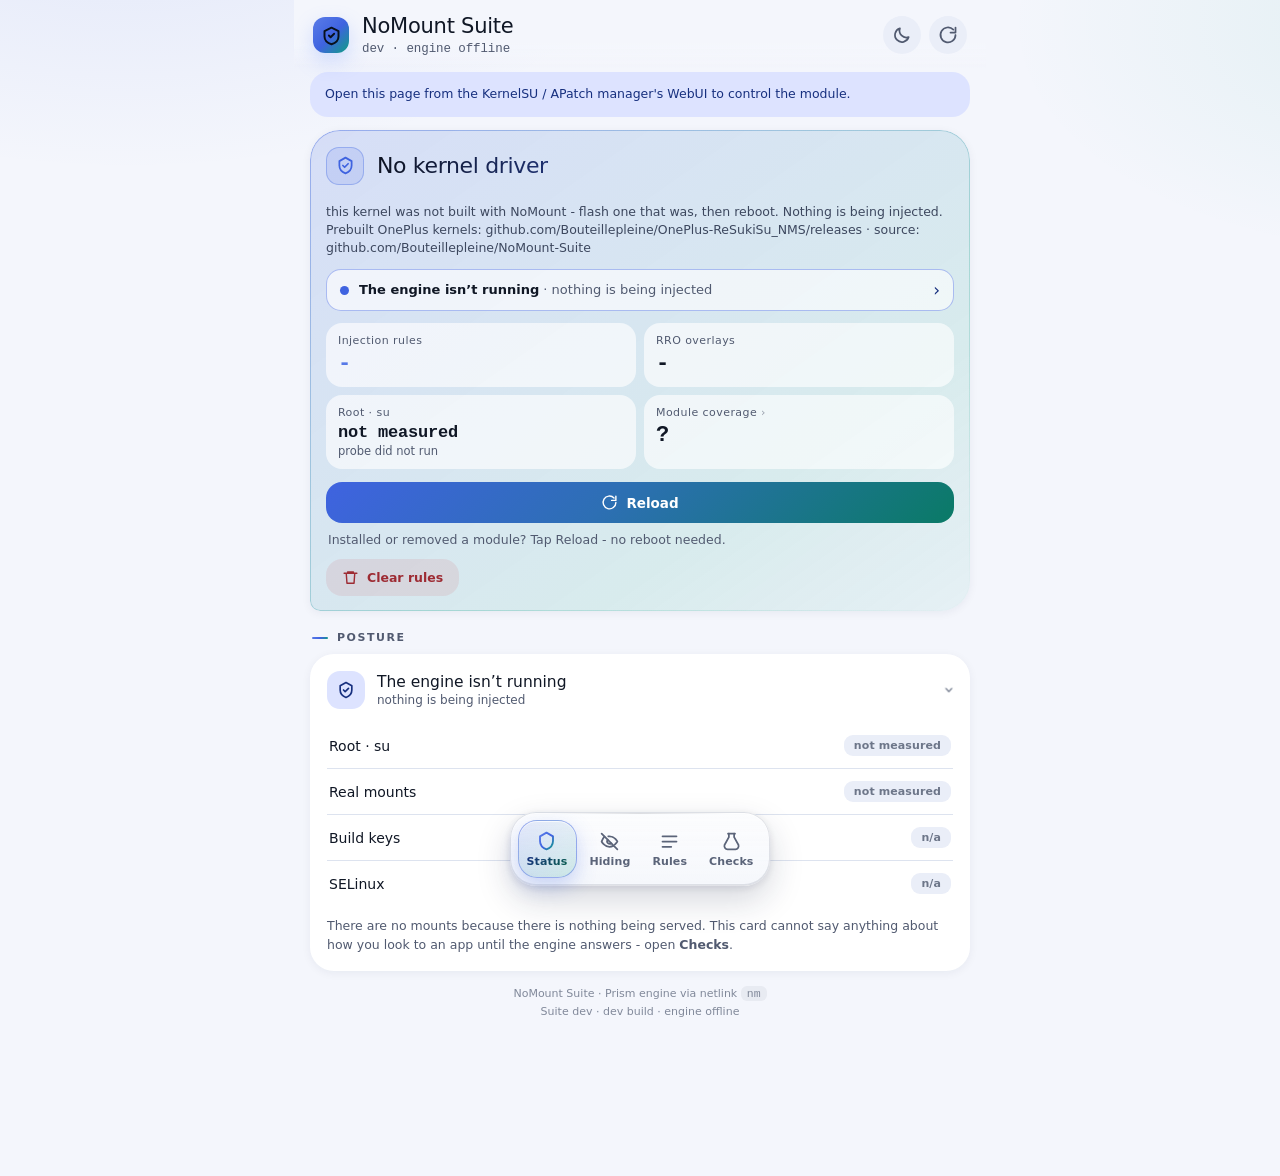
==== module/webroot/index.html @ 9e71a342 "webroot: cut the explanatory prose down" ====
<!DOCTYPE html>
<html lang="en">
<head>
<meta charset="UTF-8" />
<meta name="viewport" content="width=device-width, initial-scale=1, viewport-fit=cover" />
<!-- This page holds ksu.exec(), a root shell, and renders values off the device.
     esc() on every one and shq() on every shell interpolation IS the defence.
     The CSP is the backstop, and it only works because nothing here is inline:
     no <script>, no style=, no on*= handler. Keep it that way. -->

<meta http-equiv="Content-Security-Policy" content="default-src 'none'; script-src 'self'; style-src 'self'; img-src 'self' data:; base-uri 'none'; form-action 'none'; frame-ancestors 'none'" />
<title>NoMount Suite</title>
<link rel="icon" type="image/png" href="icon.png" />
<link rel="stylesheet" href="css/app.css" />
</head>
<body>
<div class="wrap">
  <header>
    <div class="logo">
      <svg viewBox="0 0 24 24" fill="none" stroke="#08101c" stroke-width="2.2" stroke-linecap="round" stroke-linejoin="round">
        <path d="M4 7l8-4 8 4v6c0 5-3.5 7.5-8 9-4.5-1.5-8-4-8-9V7z"/><path d="M9 12l2 2 4-4"/>
      </svg>
    </div>
    <div class="brand">
      <h1>NoMount Suite</h1>
      <p><span class="ver" id="ver">v...</span> · <span id="hdreng">engine ...</span><span
        class="stage" id="vstage" hidden> · staged</span></p>
    </div>
    <div class="hbtns">
      <button class="iconbtn" id="themeBtn" data-act="toggleTheme" title="Light / dark theme" aria-label="Toggle theme">
        <svg class="ico-sun" viewBox="0 0 24 24" fill="none" stroke="currentColor" stroke-width="2.1" stroke-linecap="round" stroke-linejoin="round"><circle cx="12" cy="12" r="4.2"/><path d="M12 2.4v2.4M12 19.2v2.4M4.2 4.2l1.7 1.7M18.1 18.1l1.7 1.7M2.4 12h2.4M19.2 12h2.4M4.2 19.8l1.7-1.7M18.1 5.9l1.7-1.7"/></svg>
        <svg class="ico-moon" viewBox="0 0 24 24" fill="none" stroke="currentColor" stroke-width="2.1" stroke-linecap="round" stroke-linejoin="round"><path d="M20 14.5A8.2 8.2 0 0 1 9.5 4a8.4 8.4 0 1 0 10.5 10.5z"/></svg>
      </button>
      <button class="iconbtn" id="refreshBtn" data-act="refreshAllSafe" title="Refresh">
        <svg viewBox="0 0 24 24" fill="none" stroke="currentColor" stroke-width="2.1" stroke-linecap="round" stroke-linejoin="round"><path d="M21 12a9 9 0 1 1-2.6-6.4"/><path d="M21 3v6h-6"/></svg>
      </button>
    </div>
  </header>

  <div class="banner" id="incwarn" hidden></div>

  <section class="tab on" id="tab-status">
  <div class="banner" id="banner" hidden>Open this page from the KernelSU / APatch manager's WebUI to control the module.</div>

  <div class="card hero">
    <div class="statusline">
      <span class="dot off" id="dot"><svg viewBox="0 0 24 24" fill="none" stroke="currentColor" stroke-width="2" stroke-linecap="round" stroke-linejoin="round" aria-hidden="true"><path d="M12 3l7 4v5c0 5-3 7.5-7 9-4-1.5-7-4-7-9V7z"/><path d="M9 12l2 2 4-4"/></svg></span>
      <span class="st" id="state">Checking...</span>
      <span class="sub" id="substate"></span>
    </div>
    <button class="healthline" id="healthline" data-act="openDetail">
      <span class="hl-dot" id="hlDot"></span>
      <span class="hl-txt" id="hlTxt">Checking...</span>
      <span class="hl-go">›</span>
    </button>
    <div class="metrics">
      <div class="metric"><div class="k">Injection rules</div><div class="v" id="mRules"> - </div></div>
      <div class="metric"><div class="k">RRO overlays</div><div class="v" id="mOv"> - </div></div>
      <div class="metric"><div class="k">Root · su</div><div class="v" id="mSu"> - </div></div>
      <div class="metric tap" role="button" tabindex="0"
           data-act="showTab" data-arg="rules" data-target="nb-rules"
           data-act-key="activateOnEnter"
           title="Open Rules">
        <div class="k">Module coverage <span class="chev">›</span></div>
        <div class="v" id="mMod"> - </div>
      </div>
    </div>
    <div class="btns">
      <button class="act primary" data-act="reloadRules">
        <svg viewBox="0 0 24 24" fill="none" stroke="currentColor" stroke-width="2" stroke-linecap="round" stroke-linejoin="round"><path d="M21 12a9 9 0 1 1-2.6-6.4"/><path d="M21 3v6h-6"/></svg>
        Reload
      </button>
    </div>
    <p class="note u-m8x">Installed or removed a module? Tap Reload - no reboot needed.</p>
    <div class="btns u-mt9">
      <button class="act danger u-btn-tight" data-act="clearRules">
        <svg viewBox="0 0 24 24" fill="none" stroke="currentColor" stroke-width="2" stroke-linecap="round" stroke-linejoin="round"><path d="M3 6h18M8 6V4h8v2M6 6l1 14h10l1-14"/></svg>
        Clear rules
      </button>
    </div>
  </div>

  <div class="sec"><i></i><b>Posture</b></div>
  <div class="card collapsed" id="cardPosture">
    <div class="stealth-head card-h clp" role="button" tabindex="0" aria-expanded="false" data-act="toggleCard" data-act-key="activateOnEnter">
      <div class="shield" id="shield">
        <svg viewBox="0 0 24 24" fill="none" stroke="currentColor" stroke-width="2" stroke-linecap="round" stroke-linejoin="round"><path d="M12 3l7 4v5c0 5-3 7.5-7 9-4-1.5-7-4-7-9V7z"/><path d="M9 12l2 2 4-4"/></svg>
      </div>
      <div>
        <div class="t" id="stealthT">What apps can see</div>
        <div class="d" id="stealthD">Checking what apps can see...</div>
      </div>
      <span class="chev">›</span>
    </div>
    <div class="list" id="posture"></div>
    <p class="note" id="stealthNote"></p>
  </div>
  

  

  </section>

  <section class="tab" id="tab-hiding">

  <div class="sec"><i></i><b>Who sees stock</b></div>
  <div class="card" id="cardPerUID">
    <div class="card-h clp" role="button" tabindex="0" aria-expanded="false" data-act="toggleCard" data-act-key="activateOnEnter">
      <svg class="ic" viewBox="0 0 24 24" fill="none" stroke="currentColor" stroke-width="2"><circle cx="12" cy="8" r="4"/><path d="M4 21c0-4 4-6 8-6s8 2 8 6"/></svg>
      <h2>Per-UID hiding</h2><span class="chip" id="uidchip"> - </span><span class="chev">›</span>
    </div>
    <div class="uidbar">
      <div class="pkgwrap">
        <input id="uid" type="text" autocapitalize="off" autocomplete="off" spellcheck="false"
               placeholder="Package name, UID, or glob (*.duckdetector)"
               data-act-input="pkgFilter" data-act-focus="pkgFilter" data-act-blur="pkgBlur" data-act-key="pkgKey" />
        <div id="pkgdd" class="pkgdd"></div>
      </div>
      <button class="act" data-act="uidOp" data-arg="block">Hide</button>
      <button class="act" data-act="uidOp" data-arg="unblock">Unhide</button>
    </div>

    <div class="presetrow">
      <button class="act" data-act="uidScan">Scan for candidates</button>
      <button class="act u-hide" id="usShow" data-act="usToggle">Show list</button>
      <button class="act" data-act="addGlobs">Add detector globs</button>
      <span class="presethint">Scan finds what is installed now; globs keep matching what
        installs later.</span>
    </div>
    <div id="usList" class="uslist u-hide"></div>

    <div id="blocked" class="blocklist"></div>

    <details class="ndet">
      <summary>What hiding covers</summary>
      <p class="note">Shows the app the stock filesystem. Use a <b>package name</b>, not a UID.</p>
      <p class="note"><b>Scan</b> suggests; you pick.</p>
      <p class="note"><b>Globs</b>: <code>*.duckdetector</code>. Ends only, 4+ literals.</p>
    </details>

    <div class="subsec">
      <div class="subsec-h">KernelSU DenyList</div>
      <div class="seg" id="ksuSeg" role="radiogroup" aria-label="Whether the hide list follows KernelSU's DenyList">
        <button type="button" class="seg-b" role="radio" aria-checked="false" data-v="on" data-act="setKsuSource" data-arg="on">Follow</button>
        <button type="button" class="seg-b" role="radio" aria-checked="false" data-v="off" data-act="setKsuSource" data-arg="off">Ignore</button>
      </div>
      <div class="segstate" id="ksuState">Reading...</div>
      <details class="ndet">
        <summary>Why not automatic</summary>
        <p class="note">Injections aren't mounts, so the DenyList does nothing alone. <b>Follow</b> asks the kernel per app.</p>
        <p class="note">⚠ Global <b>umount by default</b> makes this cover nearly every app. Refused unless forced.</p>
        <p class="note">Extra source; the list above still applies.</p>
      </details>
    </div>

    <div class="subsec">
      <div class="subsec-h">Isolated processes</div>
      <div class="seg" id="isoSeg" role="radiogroup" aria-label="Which isolated-process pools hiding covers">
        <button type="button" class="seg-b" role="radio" aria-checked="false" data-v="both" data-act="setIsolated" data-arg="both">All</button>
        <button type="button" class="seg-b" role="radio" aria-checked="false" data-v="appzygote" data-act="setIsolated" data-arg="appzygote">App-zygote</button>
        <button type="button" class="seg-b" role="radio" aria-checked="false" data-v="platform" data-act="setIsolated" data-arg="platform">Platform</button>
        <button type="button" class="seg-b" role="radio" aria-checked="false" data-v="off" data-act="setIsolated" data-arg="off">None</button>
      </div>
      <div class="segstate" id="isoState">Reading...</div>
      <details class="ndet">
        <summary>The trade-off</summary>
        <p class="note">Isolated UIDs don't name their app, so one hidden app hides all. Unhidden apps can spot that.</p>
      </details>
    </div>
  </div>

  <div class="sec"><i></i><b>What disappears</b></div>
  <div class="card">
    <div class="card-h clp" role="button" tabindex="0" aria-expanded="false" data-act="toggleWhiteouts" data-act-key="activateOnEnter">
      <svg class="ic" viewBox="0 0 24 24" fill="none" stroke="currentColor" stroke-width="2" stroke-linecap="round" stroke-linejoin="round"><path d="M3 6h18"/><path d="M8 6V4h8v2"/><path d="M6 6l1 14h10l1-14"/><path d="M10 11v5M14 11v5"/></svg>
      <h2>Hidden paths</h2><span class="chip" id="wochip"> - </span><span class="chev">›</span>
    </div>
    <div id="wobody" class="u-hide">
      <p class="note u-mt0">Make a <b>stock ROM file</b> disappear - for a path that is itself the tell, like <code>install-recovery.sh</code>.</p>
      <details class="ndet">
        <summary>How this works</summary>
        <p class="note">Re-applied every boot. Nothing installed or mounted.</p>
        <p class="note"><b>Scan</b> finds root leftovers in the ROM. Mountless finds none - correct.</p>
      </details>
      <div class="uidbar">
        <input id="woPath" type="text" autocapitalize="off" autocomplete="off" spellcheck="false"
               placeholder="/system/bin/install-recovery.sh" />
        <button class="act" data-act="woAdd">Hide</button>
        <button class="act" data-act="woScan">Scan this device</button>
      </div>
      <div class="list u-hide" id="woFound"></div>
      <div class="list" id="woList"></div>
    </div>
  </div>

  </section>
  <section class="tab" id="tab-rules">
  <div class="sec"><i></i><b>Served content</b></div>
  <div class="card">
    <div class="card-h clp" role="button" tabindex="0" aria-expanded="false" data-act="toggleRules" data-act-key="activateOnEnter">
      <svg class="ic" viewBox="0 0 24 24" fill="none" stroke="currentColor" stroke-width="2"><path d="M4 6h16M4 12h16M4 18h10"/></svg>
      <h2>Active rules</h2><span class="chip" id="rulechip"> - </span><span class="chev">›</span>
    </div>
    <p class="note u-mt0" id="rulebreak"> - </p>
    <div id="ruleModuleBar" class="u-hide"></div>
    <div class="uidbar u-hide" id="rulefilterbar">
      <input id="rulefilter" type="text" autocapitalize="off" autocomplete="off" spellcheck="false"
             placeholder="Filter by path or module..." data-act-input="filterRules" />
      <button class="act u-flex1" id="rulegroupBtn" data-act="toggleRuleGroup">Group by module</button>
      <button class="act u-flex1" id="rulefileBtn" data-act="toggleFileView">By file</button>
      <button class="act u-flex1" data-act="clearRuleFilter">Clear</button>
    </div>
    <pre class="rules u-hide" id="ruleslist">...</pre>
    <p class="note u-hide" id="rulecount"></p>
    <div class="uidbar u-hide u-mb11" id="vfsfilterbar">
      <input id="vfsfilter" type="text" autocapitalize="off" autocomplete="off" spellcheck="false"
             placeholder="Filter files..." data-act-input="renderFilesFull" />
    </div>
    <div class="list u-hide" id="vfsdirs"></div>
    <div class="list u-hide" id="vfsfull"></div>
    <span id="vfscount" hidden>0</span>
  </div>

  <div class="sec"><i></i><b>Mounts and modules</b></div>
  <div class="card collapsed" id="cardAbsorb">
    <div class="card-h clp" role="button" tabindex="0" aria-expanded="false" data-act="toggleCard" data-act-key="activateOnEnter">
      <svg class="ic" viewBox="0 0 24 24" fill="none" stroke="currentColor" stroke-width="2" stroke-linecap="round" stroke-linejoin="round"><path d="M20 12V8a2 2 0 0 0-2-2H6a2 2 0 0 0-2 2v4"/><path d="M2 12h20v6a2 2 0 0 1-2 2H4a2 2 0 0 1-2-2z"/><path d="M12 3v6"/><path d="M9 6l3 3 3-3"/></svg>
      <h2>Absorbable mounts</h2><span class="chip" id="abchip"> - </span><span class="chev">›</span>
    </div>
    <div id="abbody">
      <p class="note u-mt0">A module that <b>bind-mounts its own content</b> leaves a mount any scanner can read. Absorbing re-serves it as a Prism injection and unmounts the original - same content, no mount.</p>
      <p class="note">Automatic; the chip is the result. Buttons handle late mounts.</p>
      <details class="ndet">
        <summary>When it runs</summary>
        <p class="note">After each boot script, again at 45s; pre-zygote with <code>my_hookless</code>.</p>
        <p class="note">Hook-framework binds are never taken over.</p>
      </details>
      <div class="uidbar">
        <button class="act u-flex1" data-act="abScan">Scan</button>
        <button class="act danger u-flex1" data-act="abAbsorb">Absorb</button>
      </div>
      <div class="list" id="abDone"></div>
      <div class="list u-hide" id="abFound"></div>
    </div>
  </div>

  <div class="card">
    <div class="card-h clp" role="button" tabindex="0" aria-expanded="false" data-act="toggleModules" data-act-key="activateOnEnter">
      <svg class="ic" viewBox="0 0 24 24" fill="none" stroke="currentColor" stroke-width="2"><rect x="3" y="3" width="7" height="7" rx="1.5"/><rect x="14" y="3" width="7" height="7" rx="1.5"/><rect x="3" y="14" width="7" height="7" rx="1.5"/><rect x="14" y="14" width="7" height="7" rx="1.5"/></svg>
      <h2>Modules</h2><span class="chip" id="modcount">0</span><span class="chev">›</span>
    </div>
    <div class="list u-hide" id="modules"></div>
  </div>

  </section>

  <section class="tab" id="tab-diag">

  <div class="sec"><i></i><b>Diagnosis</b></div>
  <div class="card" id="cardChecks">
    <div class="card-h clp" role="button" tabindex="0" aria-expanded="false" data-act="toggleCard" data-act-key="activateOnEnter">
      <svg class="ic" viewBox="0 0 24 24" fill="none" stroke="currentColor" stroke-width="2" stroke-linecap="round" stroke-linejoin="round"><path d="M9 11l2 2 4-4"/><circle cx="12" cy="12" r="9"/></svg>
      <h2>Checks</h2><span class="chip" id="fchip"> - </span><span class="chev">›</span>
    </div>
    <p class="note" id="fsub">What your module set will do at the next boot, and what apps can see on this device right now.</p>
    <div class="btns u-wrap">
      <button class="act" data-act="runCheck">Re-run</button>
      <button class="act" id="auCopy" data-act="copyReport">Copy report</button>
    </div>
    <div class="auage u-hide" id="auage"></div>
    <div class="list" id="findlist"></div>

    <details class="ndet" id="devtools">
      <summary>Developer tools</summary>
      <p class="note u-mt0"><b>Snapshot</b> freezes today’s fingerprint as the baseline. <b>Verify</b> diffs the live system against it. <b>Export</b> writes a bug-report folder to <code>/sdcard/Download</code>.</p>
      <details class="ndet">
        <summary>What Export writes</summary>
        <p class="note">Report, fingerprint, rules, mount table. Attach the folder.</p>
        <p class="note">Hidden app names are omitted when sharing.</p>
      </details>
      <div class="btns u-wrap">
        <button class="act" data-act="runSnapshot">Snapshot</button>
        <button class="act" data-act="runVerify">Verify</button>
        <button class="act" data-act="runExport">Export</button>
      </div>
      <pre class="rules u-hide" id="healthout">...</pre>
      <details class="ndet">
        <summary>Raw report</summary>
        <pre class="rules" id="auditout">...</pre>
      </details>
    </details>
  </div>

  <div class="sec"><i></i><b>Device and safety</b></div>
  <div class="card" id="cardDevice">
    <div class="card-h clp" role="button" tabindex="0" aria-expanded="false" data-act="toggleCard" data-act-key="activateOnEnter">
      <svg class="ic" viewBox="0 0 24 24" fill="none" stroke="currentColor" stroke-width="2" stroke-linecap="round" stroke-linejoin="round"><rect x="7" y="2" width="10" height="20" rx="2"/><path d="M11 18h2"/></svg>
      <h2>Device</h2><span class="chev">›</span>
    </div>
    <div class="metrics">
      <div class="metric"><div class="k">Model</div><div class="v u-fs15" id="dModel"> - </div></div>
      <div class="metric"><div class="k">Android</div><div class="v u-fs15" id="dAndroid"> - </div></div>
      <div class="metric"><div class="k">API level</div><div class="v u-fs15" id="dApi"> - </div></div>
      <div class="metric"><div class="k">Kernel</div><div class="v u-path" id="dKernel"> - </div></div>
    </div>
  </div>

  <div class="card" id="cardGuard">
    <div class="card-h clp" role="button" tabindex="0" aria-expanded="false" data-act="toggleCard" data-act-key="activateOnEnter">
      <svg class="ic" viewBox="0 0 24 24" fill="none" stroke="currentColor" stroke-width="2"><path d="M12 3l7 4v5c0 5-3 7.5-7 9-4-1.5-7-4-7-9V7z"/></svg>
      <h2>Bootloop guard</h2><span class="chip" id="gchip"> - </span><span class="chev">›</span>
    </div>
    <div class="statusline">
      <span class="dot" id="gdot"></span><span class="st u-fs16" id="gstate">Checking...</span>
      <span class="sub">trips at boot #3</span>
    </div>
    <div class="btns"><button class="act danger u-hide" id="rearm" data-act="rearm">Re-arm &amp; enable</button></div>
  </div>

  <div class="card collapsed u-hide" id="incidentcard">
    <div class="card-h clp" role="button" tabindex="0" aria-expanded="false" data-act="toggleCard" data-act-key="activateOnEnter">
      <svg class="ic" viewBox="0 0 24 24" fill="none" stroke="currentColor" stroke-width="2" stroke-linecap="round"><path d="M12 9v5"/><path d="M12 17.5v.01"/><path d="M10.3 3.9 1.8 18a2 2 0 0 0 1.7 3h17a2 2 0 0 0 1.7-3L13.7 3.9a2 2 0 0 0-3.4 0z"/></svg>
      <h2>Last incident</h2><span class="chip info">guard tripped</span><span class="chev">›</span>
    </div>
    <p class="note">Saved when the bootloop guard fired. Not live state.</p>
    <pre class="rules" id="incidentout">...</pre>
    <div class="btns"><button class="act danger" data-act="clearIncident">Clear incident</button></div>
  </div>

</section>

  <div class="foot">NoMount Suite · Prism engine via netlink <code>nm</code><br/><span id="footver"></span></div>
</div>

<svg width="0" height="0" aria-hidden="true" focusable="false" class="u-abs">
  <defs>
    <linearGradient id="navGrad" x1="0" y1="0" x2="1" y2="1">
      <stop offset="0%"   stop-color="#a9c0ff"/>
      <stop offset="55%"  stop-color="#7c9cff"/>
      <stop offset="100%" stop-color="#57e6c3"/>
    </linearGradient>
    <linearGradient id="navGradLight" x1="0" y1="0" x2="1" y2="1">
      <stop offset="0%"   stop-color="#5a7ce8"/>
      <stop offset="55%"  stop-color="#3f63e0"/>
      <stop offset="100%" stop-color="#0f9e84"/>
    </linearGradient>
  </defs>
</svg>
<nav class="navwrap" role="tablist" aria-label="Sections">
  <div class="nav">
    <span class="navpill noanim" id="navpill"></span>
    <button class="navb on" id="nb-status" role="tab" aria-selected="true" data-act="showTab" data-arg="status">
      <svg viewBox="0 0 24 24" fill="none" stroke="currentColor" stroke-width="2" stroke-linecap="round" stroke-linejoin="round"><path d="M12 3l7 4v5c0 5-3 7.5-7 9-4-1.5-7-4-7-9V7z"/></svg>
      <span>Status</span>
    </button>
    <button class="navb" id="nb-hiding" role="tab" aria-selected="false" data-act="showTab" data-arg="hiding">
      <svg viewBox="0 0 24 24" fill="none" stroke="currentColor" stroke-width="2" stroke-linecap="round" stroke-linejoin="round"><path d="M10.6 6.2A9.8 9.8 0 0 1 12 6c6 0 9 6 9 6a15 15 0 0 1-3 3.6"/><path d="M6.2 6.5A15 15 0 0 0 3 12s3 6 9 6a9.6 9.6 0 0 0 4.3-1"/><path d="M9.9 9.9a3 3 0 0 0 4.2 4.2"/><path d="M3 3l18 18"/></svg>
      <span>Hiding</span>
    </button>
    <button class="navb" id="nb-rules" role="tab" aria-selected="false" data-act="showTab" data-arg="rules">
      <svg viewBox="0 0 24 24" fill="none" stroke="currentColor" stroke-width="2" stroke-linecap="round" stroke-linejoin="round"><path d="M4 6h16M4 12h16M4 18h10"/></svg>
      <span>Rules</span>
    </button>
    <button class="navb" id="nb-diag" role="tab" aria-selected="false" data-act="showTab" data-arg="diag">
      <svg viewBox="0 0 24 24" fill="none" stroke="currentColor" stroke-width="2" stroke-linecap="round" stroke-linejoin="round"><path d="M9 3v4l-5 9a4 4 0 0 0 3.5 5h9A4 4 0 0 0 20 16l-5-9V3"/><path d="M8 3h8"/></svg>
      <span>Checks</span>
    </button>
  </div>
</nav>

<div class="cfwrap" id="confirm" hidden>
  <div class="cfbox" role="alertdialog" aria-modal="true" aria-labelledby="cfTitle" aria-describedby="cfBody">
    <div class="cft" id="cfTitle"></div>
    <div class="cfb" id="cfBody"></div>
    <div class="btns">
      <button class="act" id="cfNo">Cancel</button>
      <button class="act danger" id="cfYes">Continue</button>
    </div>
  </div>
</div>

<div id="toast" role="status" aria-live="polite" aria-atomic="true"></div>

<script src="js/00-core.js"></script>
<script src="js/10-status.js"></script>
<script src="js/20-chrome.js"></script>
<script src="js/30-checks.js"></script>
<script src="js/40-rules.js"></script>
<script src="js/50-apps.js"></script>
<script src="js/60-boot.js"></script>
</body>
</html>
---- module/webroot/css/app.css ----
/* NoMount Suite WebUI - Material 3 structure, NoMount identity.

     SYSTEM
     - One token set. Every colour is a role (--sc, --on, --pri, --sec...), light
       re-points the roles and nothing else. Do not hard-code a hex in a component.
     - The blue->teal gradient is the brand and is used sparingly: the mark, the
       hero skin, one headline, the primary button, the nav pill, section rules.
     - Shapes are M3-ish and deliberate: hero 30px with one 10px corner, cards 24,
       tiles/fields 18, buttons 16, chips 9. Leading icons are squircles, not circles.
     - Counts and paths are mono with tabular figures; prose is the system font.
     - Nothing smaller than 11px.
     - Attention is BLUE, not red: --warn and --bad alias --info on purpose, so a
       posture finding informs instead of alarming. Flip those two to change it.

     RULES THAT COST US A SHIP ONCE EACH
     - Never reuse a layout class (.wrap, .list, .row) as a component modifier: the
       bare rule wins silently. Give modifiers their own word (.val.multiline).
     - The `background` shorthand resets background-clip. For gradient-clipped text
       always set background-image and re-assert the clip.
     - No color-mix(), no @layer, no :has(): a stale WebView drops the whole block.
     - Light is a re-weighting, not an inversion: dark accents lose contrast on white. */

  :root {
    /* surfaces */
    --surf:    #0f1217;
    --sc-low:  #151922;
    --sc:      #191e28;
    --sc-hi:   #222836;
    --sc-max:  #2b3240;
    /* content */
    --on:      #e4e8f2;
    --onv:     #aeb6c7;
    --outl:    #78819a;
    --outlv:   #2b3342;
    /* accent roles */
    --pri:     #a9c0ff;
    --on-pri:  #0b1a44;
    --pri-c:   #22305c;
    --on-pri-c:#d8e2ff;
    --sec:     #57e6c3;
    --sec-c:   #10352f;
    --on-sec-c:#a3f0dc;
    --grad:    linear-gradient(135deg, #a9c0ff, #7c9cff 52%, #57e6c3);

    /* compat aliases - the long tail of components still speaks these names */
    --bg:      var(--surf);
    --bg2:     var(--sc-low);
    --card:    var(--sc);
    --card2:   var(--sc-hi);
    --brd:     var(--outlv);
    --brd2:    var(--outlv);
    --txt:     var(--on);
    --muted:   var(--onv);
    --dim:     var(--onv);
    --faint:   var(--outl);
    --acc:     #7c9cff;
    --acc2:    #57e6c3;
    --ok:      #4fdcae;
    --info:    #a9c0ff;
    --warn:    var(--info);
    --bad:     var(--info);
    --infobg1: rgba(169,192,255,0.16);
    --infobg2: rgba(169,192,255,0.10);
    --infobd:  rgba(169,192,255,0.38);

    --mono:    ui-monospace, "SF Mono", "JetBrains Mono", Menlo, Consolas, monospace;
    --radius:  24px;
    --shadow:  0 10px 30px rgba(0,0,0,0.42);
  }

  * { box-sizing: border-box; -webkit-tap-highlight-color: transparent; }
  html, body { margin: 0; padding: 0; overflow-x: hidden; }
  body {
    font-family: system-ui, -apple-system, "Segoe UI", Roboto, sans-serif;
    color: var(--on);
    background:
      radial-gradient(900px 480px at 10% -10%, rgba(124,156,255,0.11), transparent 60%),
      radial-gradient(760px 420px at 112% 2%, rgba(87,230,195,0.075), transparent 56%),
      var(--surf);
    background-attachment: fixed;
    min-height: 100vh;
    padding: 0 16px calc(46px + env(safe-area-inset-bottom));
    -webkit-font-smoothing: antialiased;
  }
  .wrap { max-width: 660px; margin: 0 auto; padding-bottom: calc(108px + env(safe-area-inset-bottom)); }

  /* ---------- top app bar ---------- */
  header {
    position: sticky; top: 0; z-index: 20;
    display: flex; align-items: center; gap: 13px;
    padding: max(14px, env(safe-area-inset-top)) 19px 12px;
    margin: 0 -16px 4px;
    background: linear-gradient(180deg, var(--surf) 62%, rgba(15,18,23,0));
  }
  .logo {
    width: 36px; height: 36px; border-radius: 12px; flex: none; display: grid; place-items: center;
    background: var(--grad);
    box-shadow: 0 8px 20px rgba(124,156,255,0.30);
  }
  .logo svg { width: 21px; height: 21px; }
  .brand { min-width: 0; flex: 1 1 auto; }
  .brand h1 {
    margin: 0; font-size: 21px; font-weight: 520; letter-spacing: -0.25px; line-height: 1.15;
    white-space: nowrap; color: var(--on);
  }
  .brand p {
    margin: 4px 0 0; font-size: 12.5px; color: var(--onv); font-family: var(--mono);
    letter-spacing: -0.1px; white-space: nowrap; overflow: hidden; text-overflow: ellipsis;
  }
  .brand p .stage { color: var(--pri); }
  .hbtns { margin-left: auto; display: flex; align-items: center; gap: 8px; flex: 0 0 auto; }
  .ver { font-variant-numeric: tabular-nums; }
  .iconbtn {
    width: 38px; height: 38px; border-radius: 50%; flex: none; display: grid; place-items: center;
    background: var(--sc-hi); border: 0; color: var(--onv); cursor: pointer;
    transition: transform .1s, background .2s, color .2s;
  }
  .iconbtn:active { transform: scale(0.92); }
  .iconbtn:hover { color: var(--on); }
  .iconbtn svg { width: 20px; height: 20px; }
  .iconbtn .ico-moon { display: none; }

  /* ---------- section label: micro-caps with a gradient rule ---------- */
  .sec { display: flex; align-items: center; gap: 9px; margin: 20px 2px 10px; }
  .sec i { width: 16px; height: 2px; border-radius: 2px; background: var(--grad); flex: none; }
  .sec b {
    font-size: 11px; font-weight: 700; letter-spacing: 0.14em; text-transform: uppercase;
    color: var(--onv);
  }
  .sec .cnt { margin-left: auto; font-size: 11px; color: var(--outl); font-variant-numeric: tabular-nums; }

  /* ---------- cards ---------- */
  .card {
    position: relative;
    background: var(--sc);
    border: 0; border-radius: var(--radius);
    padding: 17px 17px 16px; margin-bottom: 12px;
  }
  .card.out { background: transparent; border: 1px solid var(--outlv); }
  .card-h { display: flex; align-items: center; gap: 12px; margin-bottom: 14px; }
  .card-h h2 { margin: 0; font-size: 15.5px; font-weight: 520; letter-spacing: -0.1px; }
  .card-h .ic {
    width: 38px; height: 38px; border-radius: 13px; flex: none; padding: 9px;
    background: linear-gradient(145deg, rgba(124,156,255,0.26), rgba(87,230,195,0.14));
    color: #cdd9ff;
  }
  .card-h .chip {
    margin-left: auto; flex: none; font-size: 11px; font-weight: 650; white-space: nowrap;
    color: var(--onv); background: var(--sc-hi); border: 0;
    padding: 5px 11px; border-radius: 9px;
    font-family: var(--mono); font-variant-numeric: tabular-nums;
  }
  .card-h .chip.ok   { background: var(--sec-c); color: var(--on-sec-c); }
  .card-h .chip.warn,
  .card-h .chip.bad,
  .card-h .chip.info { background: var(--pri-c); color: var(--on-pri-c); }
  .card.out .card-h .chip { background: var(--sc-hi); }
  .card.out .card-h .chip.ok { background: var(--sec-c); }

  .card-h.clp { cursor: pointer; user-select: none; transition: transform .1s ease; }
  .card-h.clp:active { transform: scale(0.985); }
  .card-h .chev { margin-left: auto; flex: none; color: var(--outl); font-size: 18px; line-height: 1; transition: transform .2s; }
  .card-h .chip + .chev { margin-left: 8px; }
  .card-h.open .chev { transform: rotate(90deg); }
  .card.collapsed > .card-h { margin-bottom: 0; }
  .card.collapsed > :not(.card-h) { display: none !important; }

  /* ---------- hero: the one gradient-skinned surface ---------- */
  .card.hero {
    padding: 17px 16px 15px; overflow: hidden;
    border-radius: 30px 30px 30px 10px;
    background: linear-gradient(145deg, rgba(124,156,255,0.20), rgba(87,230,195,0.09) 72%, rgba(87,230,195,0.05));
  }
  .card.hero::before {
    content: ""; position: absolute; inset: 0; border-radius: inherit; padding: 1px; pointer-events: none;
    background: linear-gradient(145deg, rgba(169,192,255,0.55), rgba(87,230,195,0.28) 60%, transparent);
    -webkit-mask: linear-gradient(#000 0 0) content-box, linear-gradient(#000 0 0);
    -webkit-mask-composite: xor; mask-composite: exclude;
  }
  .statusline { display: flex; align-items: center; gap: 13px; flex-wrap: wrap; }
  /* the small state dot, used wherever a card states live/not-live */
  .dot {
    width: 11px; height: 11px; border-radius: 50%; flex: none;
    background: var(--outl); border: 0; transition: .3s;
  }
  .dot.ok   { background: var(--sec); box-shadow: 0 0 0 5px rgba(87,230,195,0.13); }
  .dot.warn,
  .dot.info,
  .dot.bad  { background: var(--pri); box-shadow: 0 0 0 5px rgba(169,192,255,0.13); }
  .dot.off  { background: var(--outl); box-shadow: none; }
  .statusline .st { font-size: 16px; font-weight: 600; letter-spacing: -0.1px; }
  .statusline .sub { margin-left: auto; min-width: 0; font-size: 12px; color: var(--onv); text-align: right; line-height: 1.45; }
  @media (max-width: 430px) {
    .statusline .sub { flex: 1 0 100%; margin-left: 0; margin-top: 6px; text-align: left; }
  }

  /* in the hero the same markup is the verdict: squircle badge, display headline */
  .card.hero .statusline .dot {
    width: 38px; height: 38px; border-radius: 13px; box-shadow: none;
    background: rgba(255,255,255,0.06); border: 1px solid var(--outlv);
  }
  .card.hero .statusline .dot.ok   { background: rgba(87,230,195,0.16);  border-color: rgba(87,230,195,0.34); }
  .card.hero .statusline .dot.warn,
  .card.hero .statusline .dot.info,
  .card.hero .statusline .dot.bad  { background: rgba(169,192,255,0.16); border-color: rgba(169,192,255,0.34); }
  .card.hero .statusline .dot.off  { background: rgba(255,255,255,0.05); border-color: var(--outlv); }
  .card.hero .statusline .dot { display: grid; place-items: center; color: var(--outl); }
  .card.hero .statusline .dot svg { width: 21px; height: 21px; }
  .card.hero .statusline .dot.ok { color: var(--sec); }
  .card.hero .statusline .dot.warn,
  .card.hero .statusline .dot.info,
  .card.hero .statusline .dot.bad { color: var(--pri); }
  .statusline .dot svg { display: none; }
  .card.hero .statusline .dot svg { display: block; }
  .card.hero .statusline .st {
    flex: 1 1 auto; min-width: 0;
    font-size: 22px; font-weight: 480; letter-spacing: -0.35px; line-height: 1.15;
    background-image: linear-gradient(100deg, #ffffff, #d6e2ff 48%, #9df0dc);
    -webkit-background-clip: text; background-clip: text; color: transparent;
  }
  .card.hero .statusline .sub {
    flex: 1 0 100%; margin-left: 0; margin-top: 5px; min-width: 0;
    font-size: 12.5px; color: #c6d2e8; line-height: 1.45; text-align: left;
  }

  /* ---------- metric tiles ---------- */
  .metrics { display: grid; grid-template-columns: 1fr 1fr; gap: 8px; margin-top: 12px; }
  .metric { background: var(--sc-hi); border: 0; border-radius: 16px; padding: 11px 12px; }
  .card.hero .metric { background: rgba(255,255,255,0.06); }
  .metric .k { font-size: 11px; color: var(--onv); letter-spacing: 0.04em; }
  .metric .v {
    font-size: 22px; font-weight: 600; margin-top: 4px; letter-spacing: -0.8px;
    font-family: var(--mono); font-variant-numeric: tabular-nums;
  }
  .card.hero .metric:first-child .v {
    background-image: var(--grad);
    -webkit-background-clip: text; background-clip: text; color: transparent;
  }
  .metric.tap { cursor: pointer; transition: background .2s; }
  .metric.tap:active { background: var(--sc-max); }
  .metric .k .chev { font-size: 11px; opacity: .55; }
  /* its own line, or a 25px figure and a 12px qualifier share a baseline and
     "4 served" reads as one run-on value */
  .metric .v small {
    display: block; margin-top: 2px; font-size: 11.5px; font-weight: 500;
    color: var(--onv); letter-spacing: 0;
    font-family: system-ui, -apple-system, "Segoe UI", Roboto, sans-serif;
  }
  /* the word that belongs to the figure, on the figure's line */
  .metric .v .unit { font-size: 12px; font-weight: 500; color: var(--onv); letter-spacing: 0; }
  #mSu { font-size: 17px; letter-spacing: -0.2px; }

  /* ---------- buttons ---------- */
  .btns { display: flex; gap: 9px; flex-wrap: wrap; margin-top: 13px; }
  button.act {
    appearance: none; border: 0; cursor: pointer; color: var(--on);
    background: var(--sc-hi); padding: 12px 18px; border-radius: 16px;
    font-family: inherit; font-size: 13.5px; font-weight: 600;
    transition: transform .08s, background .2s, color .2s;
    flex: 1; min-width: 120px; display: inline-flex; align-items: center; justify-content: center; gap: 8px;
  }
  .card.hero button.act { background: rgba(255,255,255,0.08); color: #dbe6ff; }
  button.act svg { width: 17px; height: 17px; }
  button.act:active { transform: scale(0.97); }
  button.act:hover { background: var(--sc-max); }
  button.act.primary,
  .card.hero button.act.primary {
    background-image: var(--grad); background-color: transparent;
    color: #08101c; font-weight: 680;
  }
  button.act.danger,
  .card.hero button.act.danger {
    background: rgba(248,113,122,0.12); color: #ffd7d9;
  }
  button.act.danger:hover { background: rgba(248,113,122,0.20); }
  button.act:disabled { opacity: 0.45; cursor: default; }
  button.act:focus-visible { outline: 2px solid var(--pri); outline-offset: 2px; }

  /* ---------- lists ---------- */
  .list { margin-top: 2px; }
  .row {
    display: flex; align-items: center; gap: 11px; padding: 12px 2px;
    border-top: 1px solid var(--outlv); font-size: 14px;
  }
  .row:first-child { border-top: none; }
  .row .name { flex: 1; overflow: hidden; text-overflow: ellipsis; white-space: nowrap; }
  .row .name.mono { font-family: var(--mono); font-size: 12.5px; }
  .abrow { align-items: flex-start; }
  .abrow .ab-main { flex: 1; min-width: 0; }
  .abrow .ab-path {
    font-family: var(--mono); font-size: 12px; line-height: 1.45;
    word-break: break-all; overflow-wrap: anywhere;
  }
  .abrow .ab-why { font-size: 12px; color: var(--onv); line-height: 1.45; margin-top: 3px; }
  .abrow .ab-why:first-child { margin-top: 0; color: var(--on); }
  .abrow .tag { margin-top: 1px; }

  .tag {
    font-size: 11px; padding: 4px 10px; border-radius: 9px; font-weight: 650;
    letter-spacing: 0.1px; white-space: nowrap; border: 0;
    background: var(--sc-hi); color: var(--onv);
    font-variant-numeric: tabular-nums;
  }
  .tag.vfs   { background: var(--sec-c); color: var(--on-sec-c); }
  .tag.ov    { background: var(--pri-c); color: var(--on-pri-c); }
  .tag.su    { background: var(--sec-c); color: var(--on-sec-c); }
  .tag.suite { background: var(--sc-max); color: var(--on); }
  .tag.off   { background: var(--sc-hi);  color: var(--outl); }
  .tag.warn,
  .tag.info  { background: var(--pri-c);  color: var(--on-pri-c); }
  .tag.ok    { background: var(--sec-c);  color: var(--on-sec-c); }
  .empty { color: var(--onv); font-size: 13px; padding: 10px 2px; }

  /* ---------- finding rows ---------- */
  .frow {
    display: block; padding: 13px 14px; margin: 9px 0; border-radius: 18px;
    border: 0; background: var(--sc-hi);
  }
  .card.out .frow { background: var(--sc); }
  .frow button.act, .mrow button.act { background: var(--sc-max); }
  .frow .fname {
    font-size: 14px; font-weight: 530; color: var(--on); line-height: 1.35;
    overflow-wrap: anywhere;
  }
  .frow .fmean { font-size: 12.5px; line-height: 1.6; color: var(--onv); margin-top: 7px; }
  .frow .fowner { font-size: 12px; color: var(--onv); margin-top: 7px; }
  .frow .fowner b { color: var(--on); font-weight: 620; }
  .frow .fmeta { display: flex; align-items: center; flex-wrap: wrap; gap: 6px; margin-top: 10px; }
  .frow details { margin-top: 9px; }
  .frow details > summary {
    cursor: pointer; font-size: 12px; color: var(--onv); list-style: none;
    padding: 3px 0; user-select: none;
  }
  .frow details > summary::-webkit-details-marker { display: none; }
  .frow details > summary::before { content: "\25B8 "; }
  .frow details[open] > summary::before { content: "\25BE "; }
  .frow details .ev {
    font-family: var(--mono); font-size: 11px; line-height: 1.6; color: var(--onv);
    background: rgba(0,0,0,0.26); border: 0; border-radius: 12px;
    padding: 10px 12px; margin-top: 6px; overflow-wrap: anywhere; white-space: pre-wrap;
  }
  .fgroup {
    font-size: 11px; font-weight: 700; letter-spacing: .14em; text-transform: uppercase;
    color: var(--onv); margin: 18px 0 2px; display: flex; align-items: center; gap: 8px;
  }
  .fgroup:first-child { margin-top: 4px; }
  .fgroup .cnt { font-variant-numeric: tabular-nums; color: var(--outl); }
  .auage { font-size: 11.5px; color: var(--onv); margin: 10px 0 6px; font-variant-numeric: tabular-nums; }

  /* ---------- health line ---------- */
  .healthline {
    display: flex; align-items: center; gap: 10px; width: 100%;
    margin: 12px 0 0; padding: 11px 13px; border-radius: 15px;
    border: 1px solid transparent; background: rgba(255,255,255,0.06);
    color: var(--on); font: inherit; font-size: 13px; text-align: left;
    cursor: pointer; -webkit-tap-highlight-color: transparent;
  }
  .card:not(.hero) .healthline { background: var(--sc-hi); }
  .healthline:hover { border-color: var(--outlv); }
  .healthline:focus-visible { outline: 2px solid var(--pri); outline-offset: 2px; }
  .hl-dot { width: 9px; height: 9px; border-radius: 50%; flex: none; background: var(--outl); }
  .hl-dot.ok   { background: var(--sec); }
  .hl-dot.warn,
  .hl-dot.info,
  .hl-dot.bad  { background: var(--pri); }
  .hl-txt { flex: 1 1 auto; min-width: 0; line-height: 1.4; }
  .hl-txt b { font-weight: 620; }
  .hl-txt .age { color: var(--onv); font-variant-numeric: tabular-nums; }
  .hl-go { flex: none; color: var(--outl); font-size: 17px; line-height: 1; }
  .healthline.attn { border-color: var(--infobd); background: var(--pri-c); color: var(--on-pri-c); }
  .healthline.attn .hl-go { color: var(--on-pri-c); }

  .backline {
    display: inline-flex; align-items: center; gap: 7px;
    margin: 0 0 6px; padding: 8px 14px 8px 10px; border-radius: 999px;
    border: 0; background: var(--sc-hi);
    color: var(--onv); font: inherit; font-size: 12.5px; cursor: pointer;
    -webkit-tap-highlight-color: transparent;
  }
  .backline:hover { color: var(--on); background: var(--sc-max); }
  .backline:focus-visible { outline: 2px solid var(--pri); outline-offset: 2px; }
  .backline .bk-go { font-size: 16px; line-height: 1; }

  /* ---------- module rows ---------- */
  .mrow {
    display: block; padding: 12px 13px; margin: 9px 0; border-radius: 18px;
    border: 0; background: var(--sc-hi);
  }
  .mrow:first-child { margin-top: 2px; }
  .mname {
    font-size: 14px; font-weight: 530; color: var(--on); line-height: 1.35;
    overflow-wrap: anywhere; word-break: break-word;
  }
  /* why a module is not served, on the row that names it */
  .mwhy { font-size: 12px; line-height: 1.45; color: var(--onv); margin-top: 5px; }
  .mrow.unserved { box-shadow: inset 0 0 0 1px var(--infobd); }
  .mmeta { display: flex; align-items: center; flex-wrap: wrap; gap: 6px; margin-top: 9px; }
  .mmeta .files {
    font-size: 11px; color: var(--onv); font-variant-numeric: tabular-nums; margin-right: auto;
    font-family: var(--mono);
  }
  /* "nothing to inject" / "skipped" modules get <span class="files"></span> with no text,
     and the auto-margin above still pushed the tags to mid-row */
  .mmeta .files:empty { margin-right: 0; }

  .note { color: var(--onv); font-size: 12.5px; line-height: 1.5; margin: 11px 0 0; }
  code { font-family: var(--mono); background: rgba(255,255,255,0.07); padding: 1px 6px; border-radius: 6px; font-size: 11.5px; }

  pre.rules {
    margin: 4px 0 0; max-height: 260px; overflow: auto; font-size: 11.5px; line-height: 1.65;
    font-family: var(--mono); color: #c8d2ea; background: rgba(0,0,0,0.26);
    border: 0; border-radius: 16px; padding: 14px;
    white-space: pre-wrap; overflow-wrap: anywhere;
  }

  /* ---------- posture head ---------- */
  .stealth-head { display: flex; align-items: center; gap: 12px; }
  .shield {
    width: 38px; height: 38px; border-radius: 13px; flex: none; display: grid; place-items: center;
    border: 0; background: var(--sc-hi); color: var(--onv);
  }
  .shield.clean { background: var(--sec-c); color: var(--on-sec-c); }
  .shield.warn,
  .shield.info  { background: var(--pri-c); color: var(--on-pri-c); }
  .shield svg { width: 20px; height: 20px; }
  .stealth-head .t { font-size: 15.5px; font-weight: 520; }
  .stealth-head .d { font-size: 12px; color: var(--onv); margin-top: 2px; }

  /* ---------- inputs ---------- */
  .uidbar { display: flex; flex-wrap: wrap; gap: 9px; }
  .uidbar input {
    flex: 1 1 100%; min-width: 0; background: var(--sc-hi); border: 1px solid transparent;
    color: var(--on); border-radius: 18px; padding: 13px 15px; font-size: 14px; outline: none;
    font-family: inherit;
  }
  .uidbar input::placeholder { color: var(--outl); }
  .uidbar input:focus { border-color: var(--pri); }
  .uidbar .act { flex: 1 1 0; }
  .pkgwrap { position: relative; flex: 1 1 100%; min-width: 0; }
  .pkgwrap input { width: 100%; }
  .pkgdd {
    position: absolute; left: 0; right: 0; top: calc(100% + 5px); z-index: 70;
    max-height: 264px; overflow-y: auto; display: none;
    background: var(--sc-max); border: 1px solid var(--outlv); border-radius: 18px;
    box-shadow: 0 12px 32px rgba(0,0,0,0.5);
  }
  .pkgdd.show { display: block; }
  .pkgdd .opt {
    padding: 11px 14px; font-size: 13px; cursor: pointer; display: flex; align-items: center; gap: 8px;
    border-top: 1px solid rgba(255,255,255,0.06);
  }
  .pkgdd .opt:first-child { border-top: none; }
  .pkgdd .opt.sel, .pkgdd .opt:hover { background: rgba(255,255,255,0.08); }
  .pkgdd .opt .pn { flex: 1 1 auto; min-width: 0; overflow: hidden; text-overflow: ellipsis; white-space: nowrap; }
  .pkgdd .opt .pu { flex: 0 0 auto; font-size: 11px; color: var(--onv); font-variant-numeric: tabular-nums; font-family: var(--mono); }
  .pkgdd .none { padding: 11px 14px; font-size: 12.5px; color: var(--onv); }
  .pkgdd .pkghead {
    position: sticky; top: 0; z-index: 1; padding: 9px 14px; font-size: 11px; font-weight: 700;
    letter-spacing: .14em; text-transform: uppercase; color: var(--onv);
    background: var(--sc-max); border-bottom: 1px solid var(--outlv);
  }

  /* ---------- segmented buttons ---------- */
  .seg {
    display: grid; grid-template-columns: repeat(auto-fit, minmax(72px, 1fr));
    border: 1px solid var(--outlv); border-radius: 16px; overflow: hidden;
  }
  .seg-b {
    appearance: none; background: transparent; border: 0; border-left: 1px solid var(--outlv);
    padding: 11px 7px; font: inherit; font-size: 12.5px; line-height: 1.15;
    color: var(--onv); cursor: pointer; transition: background .13s, color .13s;
  }
  .seg-b:first-child { border-left: 0; }
  .seg-b:hover { color: var(--on); }
  .seg-b.on {
    background-image: linear-gradient(145deg, rgba(124,156,255,0.28), rgba(87,230,195,0.16));
    color: var(--on); font-weight: 600;
  }
  .seg-b:disabled { opacity: .5; cursor: default; }
  .seg.unknown { border-style: dashed; }
  .seg.unknown .seg-b { opacity: .5; }
  .segstate { margin-top: 8px; font-size: 12px; color: var(--onv); }
  .segstate.bad { color: var(--pri); }

  .presetrow { display: flex; flex-wrap: wrap; align-items: center; gap: 10px; margin-top: 11px; }
  .presethint { flex: 1 1 210px; font-size: 12px; line-height: 1.45; color: var(--onv); }

  /* ---------- scan candidates ---------- */
  .uslist { display: flex; flex-direction: column; gap: 6px; margin-top: 11px; }
  .usrow {
    display: flex; align-items: center; gap: 10px; padding: 10px 12px; border-radius: 14px;
    background: var(--sc-hi); border: 1px solid transparent; cursor: pointer;
    transition: background .12s, border-color .12s;
  }
  .usrow:hover { background: var(--sc-max); }
  .usrow:focus-visible { outline: 2px solid var(--pri); outline-offset: 2px; }
  .usrow.on { background: var(--pri-c); border-color: rgba(169,192,255,0.45); }
  .uscb {
    flex: 0 0 18px; width: 18px; height: 18px; border-radius: 6px; border: 1px solid var(--outl);
    display: flex; align-items: center; justify-content: center; font-size: 12px;
    color: var(--pri); background: rgba(0,0,0,0.2);
  }
  .usrow.on .uscb { border-color: var(--pri); color: var(--on-pri-c); }
  .usn {
    flex: 1 1 auto; min-width: 0; overflow: hidden; text-overflow: ellipsis; white-space: nowrap;
    font-size: 12.5px; font-family: var(--mono);
  }
  .usr { flex: 0 0 auto; display: flex; flex-wrap: wrap; gap: 4px; justify-content: flex-end; }
  .rch {
    font-size: 11px; padding: 2px 8px; border-radius: 999px; white-space: nowrap;
    border: 1px solid var(--outlv); color: var(--onv);
  }
  .rch.r-det { color: var(--pri);  border-color: var(--infobd); }
  .rch.r-qr  { color: var(--sec);  border-color: rgba(87,230,195,0.42); }
  .rch.r-su  { color: var(--sec);  border-color: rgba(87,230,195,0.36); }
  .rch.r-qa  { color: var(--outl); border-color: var(--outlv); }
  .usfoot { display: flex; flex-wrap: wrap; align-items: center; gap: 10px; margin-top: 12px; }

  /* ---------- disclosure ---------- */
  .ndet { margin-top: 13px; }
  .ndet > summary {
    cursor: pointer; list-style: none; font-size: 12.5px; font-weight: 600;
    color: var(--onv); padding: 7px 0;
  }
  .ndet > summary::-webkit-details-marker { display: none; }
  .ndet > summary::before {
    content: "\203A"; display: inline-block; margin-right: 7px; transition: transform .16s;
  }
  .ndet[open] > summary::before { transform: rotate(90deg); }
  .ndet > summary:hover { color: var(--on); }
  .ndet .note { margin-top: 4px; }

  .subsec { margin-top: 18px; padding-top: 15px; border-top: 1px solid var(--outlv); }
  .subsec-h {
    margin-bottom: 10px; font-size: 11px; font-weight: 700; letter-spacing: .14em;
    text-transform: uppercase; color: var(--onv);
  }

  /* ---------- per-UID blocklist ---------- */
  .blocklist { display: flex; flex-direction: column; gap: 7px; margin-top: 12px; }
  .blocklist:empty { display: none; }
  .blk-sub { font-size: 11.5px; line-height: 1.45; color: var(--onv); padding: 0 2px 4px; }
  .blk-none {
    font-size: 12.5px; color: var(--onv); padding: 11px; border: 1px dashed var(--outlv);
    border-radius: 14px; text-align: center;
  }
  .blk-head {
    font-size: 11px; font-weight: 700; letter-spacing: .14em; text-transform: uppercase;
    color: var(--onv); margin: 2px 2px 1px;
  }
  .blk {
    display: flex; align-items: center; gap: 10px;
    background: var(--sc-hi); border: 0;
    border-radius: 14px; padding: 9px 10px 9px 13px;
  }
  .blk .dot {
    flex: 0 0 auto; width: 8px; height: 8px; border-radius: 50%; border: 0;
    background: var(--outl);
  }
  .blk .bmid { flex: 1 1 auto; min-width: 0; display: flex; flex-direction: column; gap: 2px; }
  .blk .btop { display: flex; flex-direction: column; align-items: flex-start; gap: 2px; }
  .blk .bn { flex: 1 1 auto; min-width: 0; font-size: 13px; word-break: break-all; }
  .blk .bs {
    flex: 0 1 auto; min-width: 0; font-size: 11px; color: var(--onv);
    font-variant-numeric: tabular-nums; font-family: var(--mono);
  }
  .blk .bcov { font-size: 11px; line-height: 1.4; color: var(--onv); }
  .blk.live    .bs { color: var(--sec); }
  .blk.live    .dot { background: var(--sec); }
  .blk.pending .dot, .blk.drift .dot { background: var(--pri); }
  .blk.pending .bs,  .blk.drift .bs  { color: var(--pri); }
  .blk.gone .dot,
  .blk.unknown .dot { background: var(--outl); }
  .bx {
    flex: 0 0 auto; width: 38px; height: 38px; line-height: 36px; text-align: center;
    border: none; border-radius: 12px; cursor: pointer; font-size: 13px;
    background: rgba(255,255,255,0.07); color: var(--onv);
  }
  .bx:hover { background: rgba(248,113,122,0.18); color: #ff8f8f; }
  .bx.save:hover { background: rgba(87,230,195,0.18); color: var(--sec); }
  .bx:disabled { opacity: 0.4; }
  .bx:focus-visible { outline: 2px solid var(--pri); outline-offset: 2px; }

  /* ---------- banners, footer ---------- */
  .banner {
    background: var(--pri-c); border: 0; color: var(--on-pri-c); padding: 13px 15px;
    border-radius: 18px; font-size: 12.5px; margin-bottom: 13px; display: block; line-height: 1.5;
  }
  .banner[hidden] { display: none; }
  .foot { text-align: center; color: var(--outl); font-size: 11px; margin-top: 14px; line-height: 1.55; opacity: .85; }
  .foot code { font-family: var(--mono); }

  /* ---------- rule mix bar ---------- */
  .rmbar {
    position: relative; display: flex; height: 12px; border-radius: 999px; overflow: hidden;
    margin: 13px 0 10px; background: var(--sc-hi); border: 0;
  }
  .rmbar span { display: block; height: 100%; }
  .rmlegend { display: flex; flex-wrap: wrap; gap: 7px 14px; margin-bottom: 2px; }
  .rmleg {
    font-size: 11.5px; color: var(--onv); display: inline-flex; align-items: center; gap: 6px; min-width: 0;
  }
  .rmleg .rmname { overflow: hidden; text-overflow: ellipsis; white-space: nowrap; max-width: 170px; }
  .rmleg b { color: var(--on); font-weight: 650; font-variant-numeric: tabular-nums; font-family: var(--mono); }
  .rmsw { width: 9px; height: 9px; border-radius: 3px; flex: none; }

  /* ---------- toast + confirm ---------- */
  #toast {
    position: fixed; left: 50%;
    bottom: calc(96px + env(safe-area-inset-bottom));
    transform: translate(-50%, 22px); opacity: 0; pointer-events: none;
    background: var(--sc-max); border: 1px solid var(--outlv); color: var(--on);
    padding: 13px 19px; border-radius: 16px; font-size: 13px; font-weight: 600;
    box-shadow: var(--shadow);
    transition: .28s cubic-bezier(.2,.8,.2,1); max-width: 90vw; z-index: 80; text-align: center;
  }
  #toast.show { opacity: 1; transform: translate(-50%, 0); }
  #toast.ok  { border-color: rgba(87,230,195,0.45); }
  #toast.bad { border-color: var(--infobd); }

  .cfwrap {
    position: fixed; inset: 0; z-index: 90; display: flex;
    align-items: flex-end; justify-content: center;
    padding: 16px 15px calc(16px + env(safe-area-inset-bottom));
    background: rgba(4,6,12,.62);
  }
  .cfwrap[hidden] { display: none; }
  .cfbox {
    width: 100%; max-width: 430px; border-radius: 28px; padding: 22px 20px 18px;
    border: 0; background: var(--sc-max); box-shadow: var(--shadow);
    animation: cfin .18s ease both;
  }
  @keyframes cfin { from { opacity: 0; transform: translateY(14px); } to { opacity: 1; transform: none; } }
  .cfbox .cft { font-size: 19px; font-weight: 500; letter-spacing: -0.2px; }
  .cfbox .cfb { font-size: 13px; line-height: 1.6; color: var(--onv); margin-top: 10px; }
  .cfbox .btns { margin-top: 20px; }
  .cfbox .btns .act { min-height: 48px; }
  .cfbox .btns #cfNo { flex: 1.4 1 0; }

  .spin { animation: spin .9s linear infinite; }
  @keyframes spin { to { transform: rotate(360deg); } }

  .tab { display: none; }
  .tab.on { display: block; animation: tabin .18s ease both; }
  @keyframes tabin { from { opacity: 0; transform: translateY(4px); } to { opacity: 1; transform: none; } }

  /* ---------- the capsule bar: unchanged, it is the product's signature ---------- */
  .navwrap {
    position: fixed; left: 0; right: 0; bottom: 0; z-index: 60;
    display: flex; justify-content: center;
    padding: 0 16px calc(14px + env(safe-area-inset-bottom)) 16px;
    pointer-events: none;
  }
  @media (min-width: 400px) { .navwrap { padding-left: 24px; padding-right: 24px; } }
  @media (min-width: 600px) { .navwrap { padding-left: 32px; padding-right: 32px; } }

  .nav {
    pointer-events: auto;
    position: relative;
    display: flex; gap: 4px; padding: 7px;
    border-radius: 26px;
    border: 1px solid rgba(255,255,255,.085);
    background:
      linear-gradient(180deg, rgba(255,255,255,.055), rgba(255,255,255,.018)),
      linear-gradient(180deg, rgba(21,25,34,.92), rgba(15,18,23,.96));
    box-shadow:
      0 14px 38px rgba(0,0,0,.55),
      0 2px 10px rgba(0,0,0,.35),
      inset 0 1px 0 rgba(255,255,255,.10),
      inset 0 -1px 0 rgba(0,0,0,.35);
    max-width: 100%;
  }
  @supports (backdrop-filter: blur(20px)) {
    .nav {
      backdrop-filter: blur(24px) saturate(160%);
      -webkit-backdrop-filter: blur(24px) saturate(160%);
      background:
        linear-gradient(180deg, rgba(255,255,255,.06), rgba(255,255,255,.02)),
        linear-gradient(180deg, rgba(21,25,34,.62), rgba(15,18,23,.72));
    }
  }
  .nav::before {
    content: ""; position: absolute; inset: 0 14% auto 14%; height: 1px;
    border-radius: 1px; pointer-events: none;
    background: linear-gradient(90deg, transparent, rgba(255,255,255,.34), transparent);
  }

  .navb {
    -webkit-tap-highlight-color: transparent;
    appearance: none; border: 1px solid transparent; cursor: pointer;
    position: relative; isolation: isolate;
    background: transparent; color: var(--onv);
    z-index: 1;
    min-width: 46px; height: 58px; padding: 0 8px;
    border-radius: 19px;
    display: flex; flex-direction: column; align-items: center; justify-content: center; gap: 4px;
    font: 600 11px/1 ui-sans-serif, system-ui, -apple-system, "Segoe UI", Roboto, sans-serif;
    letter-spacing: .01em;
    transition: color .2s ease, transform .2s cubic-bezier(.2,.7,.3,1),
                border-color .2s ease, box-shadow .2s ease;
  }
  .navb svg {
    width: 21px; height: 21px;
    stroke: currentColor;
    filter: drop-shadow(0 1.5px 0 rgba(0,0,0,.55));
    transition: transform .2s cubic-bezier(.2,.7,.3,1), filter .2s ease;
  }
  .navb:active { transform: scale(.93); }
  .navb:not(.on):hover { color: #c3cbdd; }

  .navpill {
    position: absolute; left: 0; top: 7px; z-index: 0;
    width: 0; height: 58px; border-radius: 19px;
    opacity: 0; pointer-events: none;
    border: 1px solid rgba(124,156,255,.55);
    background:
      linear-gradient(180deg, rgba(255,255,255,.12), rgba(255,255,255,.02)),
      linear-gradient(135deg, rgba(124,156,255,.42), rgba(87,230,195,.28));
    box-shadow:
      0 8px 20px rgba(124,156,255,.38),
      0 2px 6px rgba(0,0,0,.42),
      inset 0 1px 0 rgba(255,255,255,.38),
      inset 0 -2px 7px rgba(0,0,0,.30);
    transition:
      transform .42s cubic-bezier(.22,1.55,.36,1),
      width .46s cubic-bezier(.22,1.62,.38,1),
      opacity .2s ease;
  }
  .navpill.noanim { transition: none; }
  .navb.on { color: var(--on); }
  .navb.on svg {
    stroke: url(#navGrad);
    transform: translateY(-.5px) scale(1.06);
    filter: drop-shadow(0 1px 0 rgba(0,0,0,.5)) drop-shadow(0 0 7px rgba(124,156,255,.55));
  }
  .navb.on span {
    background-image: linear-gradient(135deg, #ffffff, #cfe0ff 60%, #9df0dc);
    -webkit-background-clip: text; background-clip: text; color: transparent;
  }
  @media (prefers-reduced-motion: reduce) {
    .navb, .navb svg { transition: none; }
    .navb.on { transform: none; }
    .navpill { transition: opacity .2s ease; }
  }

  /* =========================================================================
     LIGHT. Roles are re-pointed here; components below only cover the places
     where a dark-only value (a white overlay, a gradient-clipped headline, the
     translucent nav) cannot be expressed as a role.
     ========================================================================= */
  html[data-theme="light"] {
    --surf:    #f4f6fc;
    --sc-low:  #ffffff;
    --sc:      #ffffff;
    --sc-hi:   #eaeef8;
    --sc-max:  #ffffff;
    --on:      #101725;
    --onv:     #515a70;
    --outl:    #6d7689;
    --outlv:   #dde3ef;
    --pri:     #3f63e0;
    --on-pri:  #ffffff;
    --pri-c:   #dde3ff;
    --on-pri-c:#17307f;
    --sec:     #0f9e84;
    --sec-c:   #d3f3ea;
    --on-sec-c:#0a5f4f;
    --grad:    linear-gradient(135deg, #5a7ce8, #3f63e0 52%, #0f9e84);
    --acc:     #3f63e0;
    --acc2:    #0f9e84;
    --ok:      #0e9a6c;
    --info:    #3f63e0;
    --warn:    var(--info);
    --bad:     var(--info);
    --infobg1: rgba(63,99,224,0.13);
    --infobg2: rgba(63,99,224,0.09);
    --infobd:  rgba(63,99,224,0.40);
    --shadow:  0 10px 28px rgba(20,32,64,0.14);
  }
  html[data-theme="light"] body {
    background:
      radial-gradient(900px 480px at 10% -10%, rgba(63,99,224,0.10), transparent 60%),
      radial-gradient(760px 420px at 112% 2%, rgba(15,158,132,0.08), transparent 56%),
      var(--surf);
  }
  html[data-theme="light"] header { background: linear-gradient(180deg, var(--surf) 62%, rgba(244,246,252,0)); }
  html[data-theme="light"] .card { box-shadow: 0 2px 10px rgba(20,32,64,.06); }
  html[data-theme="light"] .card.hero {
    background: linear-gradient(145deg, rgba(63,99,224,0.16), rgba(15,158,132,0.12) 72%, rgba(15,158,132,0.06));
  }
  html[data-theme="light"] .card.hero::before {
    background: linear-gradient(145deg, rgba(63,99,224,0.42), rgba(15,158,132,0.26) 60%, transparent);
  }
  html[data-theme="light"] .card.hero .statusline .st {
    background-image: linear-gradient(100deg, #0d1220, #2b47ab 52%, #0a7a66);
    -webkit-background-clip: text; background-clip: text; color: transparent;
  }
  html[data-theme="light"] .card.hero .statusline .sub { color: #3c475e; }
  html[data-theme="light"] .card.hero .statusline .dot.ok { background: rgba(15,158,132,0.14); border-color: rgba(15,158,132,0.34); }
  html[data-theme="light"] .card.hero .statusline .dot.warn,
  html[data-theme="light"] .card.hero .statusline .dot.info,
  html[data-theme="light"] .card.hero .statusline .dot.bad { background: rgba(63,99,224,0.13); border-color: rgba(63,99,224,0.34); }
  html[data-theme="light"] .card-h .ic {
    background: linear-gradient(145deg, rgba(63,99,224,0.18), rgba(15,158,132,0.12));
    color: #23367e;
  }
  html[data-theme="light"] .card.hero .metric,
  html[data-theme="light"] .card.hero button.act,
  html[data-theme="light"] .card.hero .healthline { background: rgba(255,255,255,0.62); color: var(--on); }
  html[data-theme="light"] .card.hero button.act { color: #1b2740; }
  /* light's brand gradient is dark enough that the dark label used in dark mode
     drops under 4.5:1 - this one carries white, and the teal end is darkened to hold it */
  html[data-theme="light"] button.act.primary,
  html[data-theme="light"] .card.hero button.act.primary {
    background-image: linear-gradient(135deg, #3f63e0, #2d6fb4 45%, #0a7a66);
    background-color: transparent; color: #ffffff;
  }
  html[data-theme="light"] button.act.danger,
  html[data-theme="light"] .card.hero button.act.danger {
    background: rgba(200,60,70,0.10); color: #9d2b33;
  }
  html[data-theme="light"] .seg-b.on {
    background-image: linear-gradient(145deg, rgba(63,99,224,0.20), rgba(15,158,132,0.14));
  }
  html[data-theme="light"] code { background: rgba(16,26,48,0.06); }
  html[data-theme="light"] .rules { color: #16203a; background: rgba(16,26,48,0.05); }
  html[data-theme="light"] .frow details .ev { background: rgba(16,26,48,0.04); }
  html[data-theme="light"] .frow,
  html[data-theme="light"] .mrow,
  html[data-theme="light"] .blk,
  html[data-theme="light"] .usrow,
  html[data-theme="light"] .metric,
  html[data-theme="light"] .healthline,
  html[data-theme="light"] button.act,
  html[data-theme="light"] .uidbar input { background: var(--sc-hi); }
  html[data-theme="light"] .card.out .frow { background: #ffffff; }
  html[data-theme="light"] button.act:hover { background: #dfe5f3; }
  html[data-theme="light"] .usrow.on { background: var(--pri-c); }
  html[data-theme="light"] .bx { background: rgba(16,26,48,0.06); }
  html[data-theme="light"] .pkgdd { box-shadow: 0 12px 32px rgba(20,32,64,0.18); }
  html[data-theme="light"] .pkgdd .opt { border-top-color: var(--outlv); }
  html[data-theme="light"] .pkgdd .opt.sel,
  html[data-theme="light"] .pkgdd .opt:hover { background: var(--sc-hi); }
  html[data-theme="light"] .cfwrap { background: rgba(20,32,64,.34); }
  html[data-theme="light"] .cfbox { box-shadow: 0 12px 30px rgba(20,32,64,.20); }
  html[data-theme="light"] #toast { box-shadow: 0 12px 30px rgba(20,32,64,.20); }
  html[data-theme="light"] #toast.ok  { border-color: rgba(14,154,108,.45); }
  html[data-theme="light"] .iconbtn .ico-moon { display: block; }
  html[data-theme="light"] .iconbtn .ico-sun  { display: none; }
  html[data-theme="light"] .nav {
    border-color: rgba(16,26,48,.105);
    background:
      linear-gradient(180deg, rgba(255,255,255,.90), rgba(255,255,255,.72)),
      linear-gradient(180deg, rgba(236,240,250,.95), rgba(226,232,245,.98));
    box-shadow:
      0 14px 34px rgba(20,32,64,.18),
      0 2px 8px rgba(20,32,64,.10),
      inset 0 1px 0 rgba(255,255,255,.85),
      inset 0 -1px 0 rgba(16,26,48,.10);
  }
  @supports (backdrop-filter: blur(20px)) {
    html[data-theme="light"] .nav {
      background:
        linear-gradient(180deg, rgba(255,255,255,.72), rgba(255,255,255,.52)),
        linear-gradient(180deg, rgba(236,240,250,.60), rgba(226,232,245,.70));
    }
  }
  html[data-theme="light"] .nav::before {
    background: linear-gradient(90deg, transparent, rgba(16,26,48,.14), transparent);
  }
  html[data-theme="light"] .navpill {
    border-color: rgba(63,99,224,.45);
    background:
      linear-gradient(180deg, rgba(255,255,255,.55), rgba(255,255,255,.15)),
      linear-gradient(135deg, rgba(63,99,224,.30), rgba(15,158,132,.22));
    box-shadow:
      0 8px 20px rgba(63,99,224,.26),
      inset 0 1px 0 rgba(255,255,255,.75);
  }
  html[data-theme="light"] .navb { color: #5b6479; }
  html[data-theme="light"] .navb svg { filter: none; }
  html[data-theme="light"] .navb.on svg {
    stroke: url(#navGradLight);
    filter: none;
  }
  html[data-theme="light"] .navb.on span {
    background-image: linear-gradient(135deg, #17307f, #0a5f4f);
    -webkit-background-clip: text; background-clip: text; color: transparent;
  }

  @media (prefers-reduced-motion: reduce) { * { transition: none !important; animation: none !important; } }

  /* ---------- utilities (deliberate, not a dumping ground) ---------- */
  .u-hide { display: none !important; }
  .u-mb11 { margin-bottom: 11px !important; }
  .u-flex1 { flex: 1 1 0 !important; }
  .u-mt0 { margin-top: 0 !important; }
  .u-mt9 { margin-top: 9px !important; }
  .u-m8x { margin: 8px 2px 0 !important; }
  .u-fs15 { font-size: 15px !important; }
  .u-fs16 { font-size: 16px !important; }
  .u-path { font-size: 11px !important; word-break: break-all !important; line-height: 1.35 !important; }
  .u-wrap { flex-wrap: wrap !important; }
  .u-abs { position: absolute !important; }
  .u-btn-tight { flex: none !important; min-width: 0 !important; padding: 10px 16px !important; font-size: 12.5px !important; }
  .u-btn-mid { flex: none !important; min-width: 0 !important; padding: 11px 16px !important; font-size: 12px !important; margin-left: 8px !important; }
  .u-btn-end { flex: none !important; min-width: 0 !important; padding: 12px 17px !important; font-size: 12.5px !important; margin-left: auto !important; }
  .u-hint { font-size: 11px !important; color: var(--onv) !important; margin-right: 8px !important; }
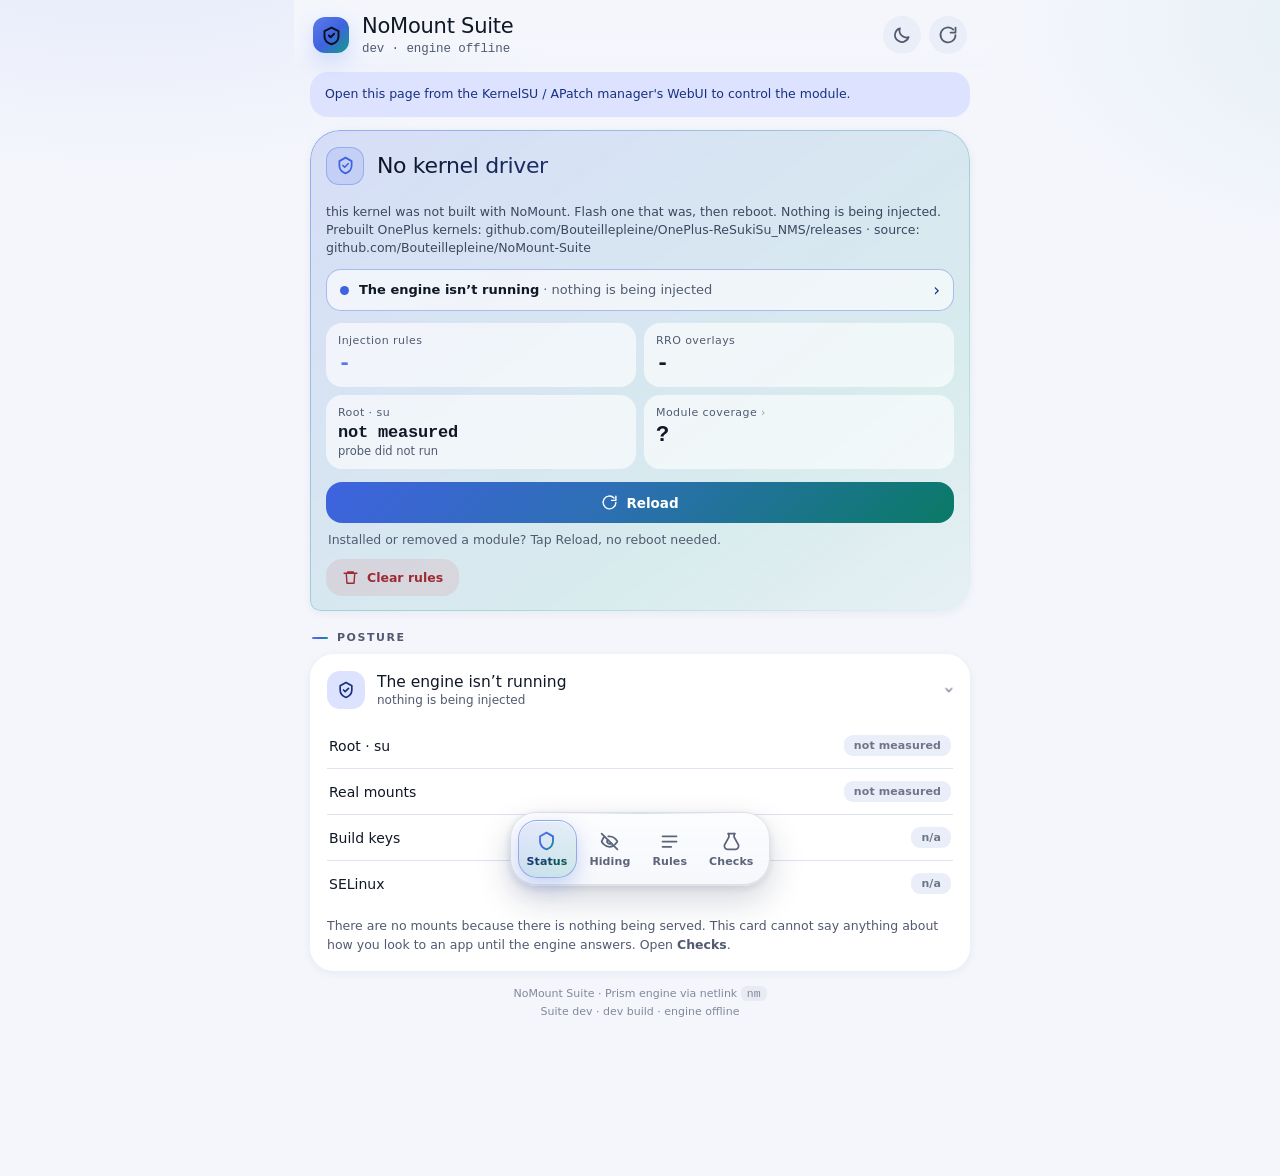
==== commit 483ad8bc: "updates" ====
--- a/module/webroot/index.html
+++ b/module/webroot/index.html
@@ -71,7 +71,7 @@
         Reload
       </button>
     </div>
-    <p class="note u-m8x">Installed or removed a module? Tap Reload - no reboot needed.</p>
+    <p class="note u-m8x">Installed or removed a module? Tap Reload, no reboot needed.</p>
     <div class="btns u-mt9">
       <button class="act danger u-btn-tight" data-act="clearRules">
         <svg viewBox="0 0 24 24" fill="none" stroke="currentColor" stroke-width="2" stroke-linecap="round" stroke-linejoin="round"><path d="M3 6h18M8 6V4h8v2M6 6l1 14h10l1-14"/></svg>
@@ -176,11 +176,11 @@
       <h2>Hidden paths</h2><span class="chip" id="wochip"> - </span><span class="chev">›</span>
     </div>
     <div id="wobody" class="u-hide">
-      <p class="note u-mt0">Make a <b>stock ROM file</b> disappear - for a path that is itself the tell, like <code>install-recovery.sh</code>.</p>
+      <p class="note u-mt0">Make a <b>stock ROM file</b> disappear, for a path that is itself the tell, like <code>install-recovery.sh</code>.</p>
       <details class="ndet">
         <summary>How this works</summary>
         <p class="note">Re-applied every boot. Nothing installed or mounted.</p>
-        <p class="note"><b>Scan</b> finds root leftovers in the ROM. Mountless finds none - correct.</p>
+        <p class="note"><b>Scan</b> finds root leftovers in the ROM. Mountless finds none, correct.</p>
       </details>
       <div class="uidbar">
         <input id="woPath" type="text" autocapitalize="off" autocomplete="off" spellcheck="false"
@@ -228,7 +228,7 @@
       <h2>Absorbable mounts</h2><span class="chip" id="abchip"> - </span><span class="chev">›</span>
     </div>
     <div id="abbody">
-      <p class="note u-mt0">A module that <b>bind-mounts its own content</b> leaves a mount any scanner can read. Absorbing re-serves it as a Prism injection and unmounts the original - same content, no mount.</p>
+      <p class="note u-mt0">A module that <b>bind-mounts its own content</b> leaves a mount any scanner can read. Absorbing re-serves it as a Prism injection and unmounts the original: same content, no mount.</p>
       <p class="note">Automatic; the chip is the result. Buttons handle late mounts.</p>
       <details class="ndet">
         <summary>When it runs</summary>
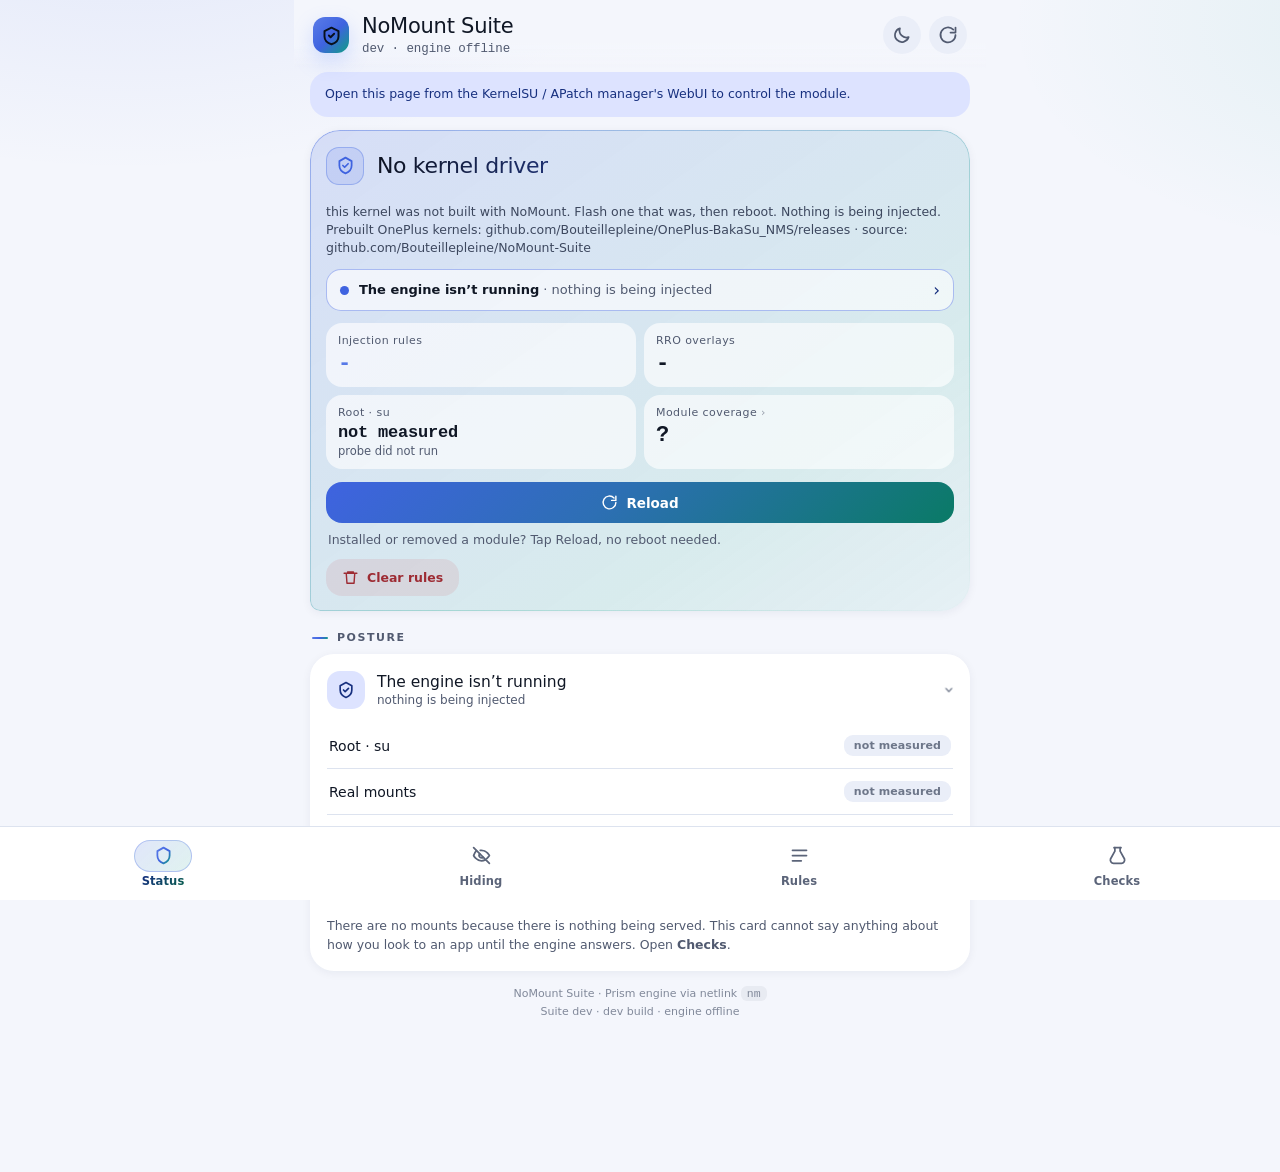
==== commit 7aa936de: "webui: dock bottom bar with a capsule switch, and module rows that line up" ====
--- a/module/webroot/index.html
+++ b/module/webroot/index.html
@@ -326,6 +326,16 @@
     <pre class="rules" id="incidentout">...</pre>
     <div class="btns"><button class="act danger" data-act="clearIncident">Clear incident</button></div>
   </div>
+
+  <details class="ndet u-m8x" id="appearance">
+    <summary>Appearance</summary>
+    <div class="seg u-mt9" id="navSeg" role="radiogroup" aria-label="Bottom bar style">
+      <button type="button" class="seg-b" role="radio" aria-checked="false" data-v="dock"
+              data-act="setNav" data-arg="dock">Dock</button>
+      <button type="button" class="seg-b" role="radio" aria-checked="false" data-v="capsule"
+              data-act="setNav" data-arg="capsule">Capsule</button>
+    </div>
+  </details>
 
 </section>
 
--- a/module/webroot/css/app.css
+++ b/module/webroot/css/app.css
@@ -309,6 +309,9 @@
   .tag.warn,
   .tag.info  { background: var(--pri-c);  color: var(--on-pri-c); }
   .tag.ok    { background: var(--sec-c);  color: var(--on-sec-c); }
+  /* the row's normal state: present, readable, and not competing with the
+     exception beside it */
+  .tag.quiet { background: transparent; padding-left: 0; padding-right: 0; color: var(--onv); }
   .empty { color: var(--onv); font-size: 13px; padding: 10px 2px; }
 
   /* ---------- finding rows ---------- */
@@ -395,13 +398,15 @@
   .mwhy { font-size: 12px; line-height: 1.45; color: var(--onv); margin-top: 5px; }
   .mrow.unserved { box-shadow: inset 0 0 0 1px var(--infobd); }
   .mmeta { display: flex; align-items: center; flex-wrap: wrap; gap: 6px; margin-top: 9px; }
+  /* The left slot takes the row's leftover width, empty or not, so the chips are
+     right-aligned on every row and the last chip forms a column. */
   .mmeta .files {
-    font-size: 11px; color: var(--onv); font-variant-numeric: tabular-nums; margin-right: auto;
+    flex: 1 1 auto; min-width: 0; white-space: nowrap;
+    font-size: 11px; color: var(--onv); font-variant-numeric: tabular-nums;
     font-family: var(--mono);
   }
-  /* "nothing to inject" / "skipped" modules get <span class="files"></span> with no text,
-     and the auto-margin above still pushed the tags to mid-row */
-  .mmeta .files:empty { margin-right: 0; }
+  /* a status word is prose, not a count */
+  .mmeta .files.status { font-family: inherit; font-size: 11.5px; }
 
   .note { color: var(--onv); font-size: 12.5px; line-height: 1.5; margin: 11px 0 0; }
   code { font-family: var(--mono); background: rgba(255,255,255,0.07); padding: 1px 6px; border-radius: 6px; font-size: 11.5px; }
@@ -888,6 +893,60 @@
     -webkit-background-clip: text; background-clip: text; color: transparent;
   }
 
+  /* =========================================================================
+     DOCK -- the default bar. Edge-anchored and flat, with one pill per item
+     behind the icon instead of a single pill that travels: the pill is a
+     ::before on the button, so nothing has to be measured and movePill() never
+     runs. The capsule above is the other half of the user-facing switch and is
+     left intact; every rule here is scoped to html[data-nav="dock"] and wins on
+     source order, not on weight.
+     ========================================================================= */
+  html[data-nav="dock"] .navwrap { padding: 0; }
+  html[data-nav="dock"] .nav {
+    flex: 1; width: 100%; max-width: none; gap: 0;
+    padding: 8px 4px calc(8px + env(safe-area-inset-bottom));
+    justify-content: space-around;
+    border: 0; border-top: 1px solid var(--outlv); border-radius: 0;
+    background: var(--sc-low);
+    box-shadow: none; backdrop-filter: none; -webkit-backdrop-filter: none;
+  }
+  html[data-nav="dock"] .nav::before { display: none; }
+  html[data-nav="dock"] .navpill { display: none; }
+  /* Two rows, the first exactly as tall as the pill, so the pill shares a cell
+     with the icon and can never reach the label. Absolute positioning was wrong
+     here: the icon is centred by the flexbox but the pill was pinned to the top
+     of the button, so any text scaling slid the label up under it. */
+  html[data-nav="dock"] .navb {
+    display: grid; grid-template-columns: 1fr; grid-template-rows: 30px auto;
+    align-content: center; justify-items: center; row-gap: 5px;
+    flex: 1; min-width: 0; height: auto; min-height: 56px;
+    padding: 5px 0 4px; gap: 5px 0; border-radius: 0;
+  }
+  html[data-nav="dock"] .navb::before {
+    content: ""; grid-area: 1 / 1; align-self: center;
+    width: 56px; max-width: 100%; height: 30px; border-radius: 999px;
+    border: 1px solid rgba(124,156,255,.48);
+    background: linear-gradient(135deg, rgba(124,156,255,.42), rgba(87,230,195,.26));
+    opacity: 0; transform: scaleX(.35);
+    transition: opacity .2s cubic-bezier(.2,0,0,1), transform .2s cubic-bezier(.2,0,0,1);
+  }
+  html[data-nav="dock"] .navb.on::before { opacity: 1; transform: none; }
+  html[data-nav="dock"] .navb svg {
+    grid-area: 1 / 1; align-self: center; z-index: 1; filter: none;
+  }
+  html[data-nav="dock"] .navb.on svg { transform: none; filter: none; }
+  html[data-nav="dock"] .navb span { grid-area: 2 / 1; margin-top: 0; font-size: 11.5px; }
+  /* the bar is taller than the capsule and no longer floats over a gap */
+  html[data-nav="dock"] .wrap { padding-bottom: calc(104px + env(safe-area-inset-bottom)); }
+
+  html[data-theme="light"][data-nav="dock"] .nav {
+    background: var(--sc-low); border-top: 1px solid var(--outlv); box-shadow: none;
+  }
+  html[data-theme="light"][data-nav="dock"] .navb::before {
+    border-color: rgba(63,99,224,.30);
+    background: linear-gradient(135deg, rgba(63,99,224,.16), rgba(15,158,132,.13));
+  }
+
   @media (prefers-reduced-motion: reduce) { * { transition: none !important; animation: none !important; } }
 
   /* ---------- utilities (deliberate, not a dumping ground) ---------- */
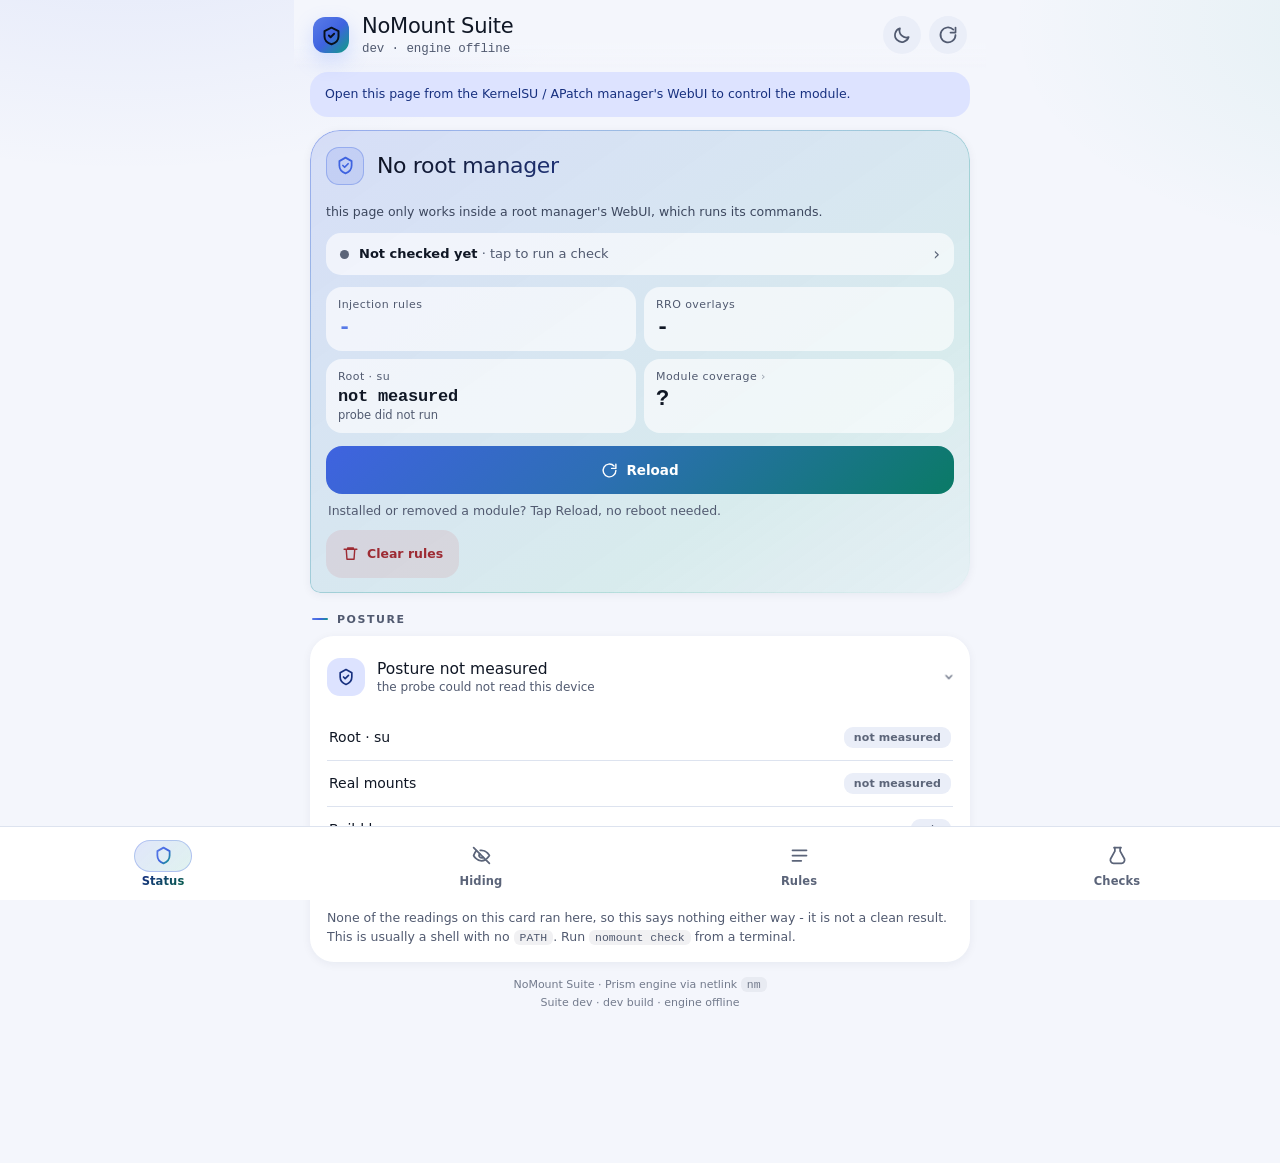
==== commit 4ccfcbac: "suite: audit fixes" ====
--- a/module/webroot/index.html
+++ b/module/webroot/index.html
@@ -23,7 +23,7 @@
     </div>
     <div class="brand">
       <h1>NoMount Suite</h1>
-      <p><span class="ver" id="ver">v...</span> · <span id="hdreng">engine ...</span><span
+      <p><span class="ver tip" id="ver">v...</span> · <span id="hdreng">engine ...</span><span
         class="stage" id="vstage" hidden> · staged</span></p>
     </div>
     <div class="hbtns">
@@ -112,17 +112,17 @@
     <div class="uidbar">
       <div class="pkgwrap">
         <input id="uid" type="text" autocapitalize="off" autocomplete="off" spellcheck="false"
-               placeholder="Package name, UID, or glob (*.duckdetector)"
+               placeholder="App package, or a pattern like *.duckdetector"
                data-act-input="pkgFilter" data-act-focus="pkgFilter" data-act-blur="pkgBlur" data-act-key="pkgKey" />
         <div id="pkgdd" class="pkgdd"></div>
       </div>
-      <button class="act" data-act="uidOp" data-arg="block">Hide</button>
+      <button class="act" data-act="uidOp" data-arg="block">Hide from app</button>
       <button class="act" data-act="uidOp" data-arg="unblock">Unhide</button>
     </div>
 
     <div class="presetrow">
       <button class="act" data-act="uidScan">Scan for candidates</button>
-      <button class="act u-hide" id="usShow" data-act="usToggle">Show list</button>
+      <button class="act u-hide" id="usShow" data-act="usToggle">Show candidates</button>
       <button class="act" data-act="addGlobs">Add detector globs</button>
       <span class="presethint">Scan finds what is installed now; globs keep matching what
         installs later.</span>
@@ -172,7 +172,7 @@
   <div class="sec"><i></i><b>What disappears</b></div>
   <div class="card">
     <div class="card-h clp" role="button" tabindex="0" aria-expanded="false" data-act="toggleWhiteouts" data-act-key="activateOnEnter">
-      <svg class="ic" viewBox="0 0 24 24" fill="none" stroke="currentColor" stroke-width="2" stroke-linecap="round" stroke-linejoin="round"><path d="M3 6h18"/><path d="M8 6V4h8v2"/><path d="M6 6l1 14h10l1-14"/><path d="M10 11v5M14 11v5"/></svg>
+      <svg class="ic" viewBox="0 0 24 24" fill="none" stroke="currentColor" stroke-width="2" stroke-linecap="round" stroke-linejoin="round"><path d="M14 3H7a2 2 0 0 0-2 2v14a2 2 0 0 0 2 2h10a2 2 0 0 0 2-2V8z"/><path d="M14 3v5h5"/><path d="M3 3l18 18"/></svg>
       <h2>Hidden paths</h2><span class="chip" id="wochip"> - </span><span class="chev">›</span>
     </div>
     <div id="wobody" class="u-hide">
@@ -185,7 +185,7 @@
       <div class="uidbar">
         <input id="woPath" type="text" autocapitalize="off" autocomplete="off" spellcheck="false"
                placeholder="/system/bin/install-recovery.sh" />
-        <button class="act" data-act="woAdd">Hide</button>
+        <button class="act" data-act="woAdd">Hide this file</button>
         <button class="act" data-act="woScan">Scan this device</button>
       </div>
       <div class="list u-hide" id="woFound"></div>
@@ -208,7 +208,7 @@
              placeholder="Filter by path or module..." data-act-input="filterRules" />
       <button class="act u-flex1" id="rulegroupBtn" data-act="toggleRuleGroup">Group by module</button>
       <button class="act u-flex1" id="rulefileBtn" data-act="toggleFileView">By file</button>
-      <button class="act u-flex1" data-act="clearRuleFilter">Clear</button>
+      <button class="act u-flex1" data-act="clearRuleFilter">Clear filter</button>
     </div>
     <pre class="rules u-hide" id="ruleslist">...</pre>
     <p class="note u-hide" id="rulecount"></p>
@@ -272,10 +272,10 @@
 
     <details class="ndet" id="devtools">
       <summary>Developer tools</summary>
-      <p class="note u-mt0"><b>Snapshot</b> freezes today’s fingerprint as the baseline. <b>Verify</b> diffs the live system against it. <b>Export</b> writes a bug-report folder to <code>/sdcard/Download</code>.</p>
+      <p class="note u-mt0"><b>Snapshot</b> freezes today’s fingerprint as the baseline. <b>Verify</b> diffs the live system against it. <b>Export</b> writes a bug-report zip to <code>/sdcard/Download</code>.</p>
       <details class="ndet">
         <summary>What Export writes</summary>
-        <p class="note">Report, fingerprint, rules, mount table. Attach the folder.</p>
+        <p class="note">Report, fingerprint, rules, mount table, as one zip to attach to an issue. For most reports, <b>Copy report</b> above and paste it is enough.</p>
         <p class="note">Hidden app names are omitted when sharing.</p>
       </details>
       <div class="btns u-wrap">
@@ -320,11 +320,11 @@
   <div class="card collapsed u-hide" id="incidentcard">
     <div class="card-h clp" role="button" tabindex="0" aria-expanded="false" data-act="toggleCard" data-act-key="activateOnEnter">
       <svg class="ic" viewBox="0 0 24 24" fill="none" stroke="currentColor" stroke-width="2" stroke-linecap="round"><path d="M12 9v5"/><path d="M12 17.5v.01"/><path d="M10.3 3.9 1.8 18a2 2 0 0 0 1.7 3h17a2 2 0 0 0 1.7-3L13.7 3.9a2 2 0 0 0-3.4 0z"/></svg>
-      <h2>Last incident</h2><span class="chip info">guard tripped</span><span class="chev">›</span>
-    </div>
-    <p class="note">Saved when the bootloop guard fired. Not live state.</p>
+      <h2>Last incident</h2><span class="chip info" id="incchip">bootloop guard</span><span class="chev">›</span>
+    </div>
+    <p class="note" id="incnote">Saved when the bootloop guard fired. Not live state.</p>
     <pre class="rules" id="incidentout">...</pre>
-    <div class="btns"><button class="act danger" data-act="clearIncident">Clear incident</button></div>
+    <div class="btns"><button class="act" data-act="copyIncident">Copy incident</button><button class="act danger" data-act="clearIncident">Clear incident</button></div>
   </div>
 
   <details class="ndet u-m8x" id="appearance">
@@ -334,6 +334,8 @@
               data-act="setNav" data-arg="dock">Dock</button>
       <button type="button" class="seg-b" role="radio" aria-checked="false" data-v="capsule"
               data-act="setNav" data-arg="capsule">Capsule</button>
+      <button type="button" class="seg-b" role="radio" aria-checked="false" data-v="compact"
+              data-act="setNav" data-arg="compact">Compact</button>
     </div>
   </details>
 
--- a/module/webroot/css/app.css
+++ b/module/webroot/css/app.css
@@ -30,7 +30,7 @@
     /* content */
     --on:      #e4e8f2;
     --onv:     #aeb6c7;
-    --outl:    #78819a;
+    --outl:    #8b94ab;
     --outlv:   #2b3342;
     /* accent roles */
     --pri:     #a9c0ff;
@@ -101,7 +101,7 @@
   .brand { min-width: 0; flex: 1 1 auto; }
   .brand h1 {
     margin: 0; font-size: 21px; font-weight: 520; letter-spacing: -0.25px; line-height: 1.15;
-    white-space: nowrap; color: var(--on);
+    white-space: nowrap; color: var(--on); overflow: hidden; text-overflow: ellipsis;
   }
   .brand p {
     margin: 4px 0 0; font-size: 12.5px; color: var(--onv); font-family: var(--mono);
@@ -137,7 +137,7 @@
     padding: 17px 17px 16px; margin-bottom: 12px;
   }
   .card.out { background: transparent; border: 1px solid var(--outlv); }
-  .card-h { display: flex; align-items: center; gap: 12px; margin-bottom: 14px; }
+  .card-h { display: flex; align-items: center; gap: 12px; margin-bottom: 14px; min-height: 48px; }
   .card-h h2 { margin: 0; font-size: 15.5px; font-weight: 520; letter-spacing: -0.1px; }
   .card-h .ic {
     width: 38px; height: 38px; border-radius: 13px; flex: none; padding: 9px;
@@ -257,7 +257,7 @@
     background: var(--sc-hi); padding: 12px 18px; border-radius: 16px;
     font-family: inherit; font-size: 13.5px; font-weight: 600;
     transition: transform .08s, background .2s, color .2s;
-    flex: 1; min-width: 120px; display: inline-flex; align-items: center; justify-content: center; gap: 8px;
+    flex: 1; min-width: 120px; min-height: 48px; display: inline-flex; align-items: center; justify-content: center; gap: 8px;
   }
   .card.hero button.act { background: rgba(255,255,255,0.08); color: #dbe6ff; }
   button.act svg { width: 17px; height: 17px; }
@@ -332,7 +332,7 @@
   .frow details { margin-top: 9px; }
   .frow details > summary {
     cursor: pointer; font-size: 12px; color: var(--onv); list-style: none;
-    padding: 3px 0; user-select: none;
+    padding: 12px 0; user-select: none;
   }
   .frow details > summary::-webkit-details-marker { display: none; }
   .frow details > summary::before { content: "\25B8 "; }
@@ -434,7 +434,7 @@
   /* ---------- inputs ---------- */
   .uidbar { display: flex; flex-wrap: wrap; gap: 9px; }
   .uidbar input {
-    flex: 1 1 100%; min-width: 0; background: var(--sc-hi); border: 1px solid transparent;
+    flex: 1 1 100%; min-width: 0; background: var(--sc-hi); border: 1px solid var(--outl);
     color: var(--on); border-radius: 18px; padding: 13px 15px; font-size: 14px; outline: none;
     font-family: inherit;
   }
@@ -472,7 +472,7 @@
   }
   .seg-b {
     appearance: none; background: transparent; border: 0; border-left: 1px solid var(--outlv);
-    padding: 11px 7px; font: inherit; font-size: 12.5px; line-height: 1.15;
+    padding: 11px 7px; font: inherit; font-size: 12.5px; line-height: 1.15; min-height: 48px;
     color: var(--onv); cursor: pointer; transition: background .13s, color .13s;
   }
   .seg-b:first-child { border-left: 0; }
@@ -525,7 +525,7 @@
   .ndet { margin-top: 13px; }
   .ndet > summary {
     cursor: pointer; list-style: none; font-size: 12.5px; font-weight: 600;
-    color: var(--onv); padding: 7px 0;
+    color: var(--onv); padding: 12px 0; min-height: 48px; box-sizing: border-box;
   }
   .ndet > summary::-webkit-details-marker { display: none; }
   .ndet > summary::before {
@@ -564,13 +564,18 @@
   }
   .blk .bmid { flex: 1 1 auto; min-width: 0; display: flex; flex-direction: column; gap: 2px; }
   .blk .btop { display: flex; flex-direction: column; align-items: flex-start; gap: 2px; }
-  .blk .bn { flex: 1 1 auto; min-width: 0; font-size: 13px; word-break: break-all; }
+  .blk .bn { flex: 1 1 auto; min-width: 0; font-size: 13px; overflow-wrap: anywhere; }
+  .name .dim { color: var(--onv); opacity: .7; }
+  .tip[title] { cursor: help; }
   .blk .bs {
     flex: 0 1 auto; min-width: 0; font-size: 11px; color: var(--onv);
     font-variant-numeric: tabular-nums; font-family: var(--mono);
   }
   .blk .bcov { font-size: 11px; line-height: 1.4; color: var(--onv); }
   .blk.live    .bs { color: var(--sec); }
+  html[data-theme="light"] .blk.live .bs, html[data-theme="light"] .rch.r-qr { color: var(--on-sec-c); }
+  .bks { flex: 0 0 auto; font-size: 11px; color: var(--onv); padding: 4px 8px; border-radius: 10px;
+         background: var(--sc-hi); white-space: nowrap; }
   .blk.live    .dot { background: var(--sec); }
   .blk.pending .dot, .blk.drift .dot { background: var(--pri); }
   .blk.pending .bs,  .blk.drift .bs  { color: var(--pri); }
@@ -579,8 +584,10 @@
   .bx {
     flex: 0 0 auto; width: 38px; height: 38px; line-height: 36px; text-align: center;
     border: none; border-radius: 12px; cursor: pointer; font-size: 13px;
-    background: rgba(255,255,255,0.07); color: var(--onv);
-  }
+    background: rgba(255,255,255,0.07); color: var(--onv); position: relative;
+  }
+  /* 48 px to the finger, 38 px to the eye. */
+  .bx::after { content: ""; position: absolute; inset: -5px; }
   .bx:hover { background: rgba(248,113,122,0.18); color: #ff8f8f; }
   .bx.save:hover { background: rgba(87,230,195,0.18); color: var(--sec); }
   .bx:disabled { opacity: 0.4; }
@@ -619,7 +626,7 @@
     box-shadow: var(--shadow);
     transition: .28s cubic-bezier(.2,.8,.2,1); max-width: 90vw; z-index: 80; text-align: center;
   }
-  #toast.show { opacity: 1; transform: translate(-50%, 0); }
+  #toast.show { opacity: 1; transform: translate(-50%, 0); pointer-events: auto; cursor: pointer; }
   #toast.ok  { border-color: rgba(87,230,195,0.45); }
   #toast.bad { border-color: var(--infobd); }
 
@@ -637,7 +644,7 @@
   }
   @keyframes cfin { from { opacity: 0; transform: translateY(14px); } to { opacity: 1; transform: none; } }
   .cfbox .cft { font-size: 19px; font-weight: 500; letter-spacing: -0.2px; }
-  .cfbox .cfb { font-size: 13px; line-height: 1.6; color: var(--onv); margin-top: 10px; }
+  .cfbox .cfb { font-size: 13px; line-height: 1.6; color: var(--onv); margin-top: 10px; white-space: pre-line; max-height: 50vh; overflow-y: auto; overflow-wrap: anywhere; }
   .cfbox .btns { margin-top: 20px; }
   .cfbox .btns .act { min-height: 48px; }
   .cfbox .btns #cfNo { flex: 1.4 1 0; }
@@ -761,7 +768,7 @@
     --sc-max:  #ffffff;
     --on:      #101725;
     --onv:     #515a70;
-    --outl:    #6d7689;
+    --outl:    #5c6579;
     --outlv:   #dde3ef;
     --pri:     #3f63e0;
     --on-pri:  #ffffff;
@@ -947,6 +954,40 @@
     background: linear-gradient(135deg, rgba(63,99,224,.16), rgba(15,158,132,.13));
   }
 
+  /* =========================================================================
+     COMPACT -- the third bar: a short floating pill, icons only, the active one
+     carried by a filled circular badge. The glass surface, border and shadow are
+     the capsule's; only the shape, the metrics and the marker change. The label
+     stays in the DOM and is merely hidden from sight, so a button keeps its
+     accessible name with nothing drawn.
+     ========================================================================= */
+  html[data-nav="compact"] .navwrap { padding: 0 16px calc(15px + env(safe-area-inset-bottom)); }
+  html[data-nav="compact"] .nav { border-radius: 999px; padding: 6px; gap: 2px; }
+  html[data-nav="compact"] .nav::before { display: none; }
+  html[data-nav="compact"] .navpill { display: none; }
+  html[data-nav="compact"] .navb {
+    position: relative; flex: 0 0 auto; width: 56px; min-width: 0; height: 48px;
+    padding: 0; gap: 0; border-radius: 999px;
+  }
+  html[data-nav="compact"] .navb span {
+    position: absolute; width: 1px; height: 1px; margin: -1px; padding: 0;
+    overflow: hidden; white-space: nowrap; clip-path: inset(50%); border: 0;
+  }
+  html[data-nav="compact"] .navb::before {
+    content: ""; position: absolute; left: 50%; top: 50%;
+    width: 40px; height: 40px; margin: -20px 0 0 -20px; border-radius: 50%;
+    background: var(--grad);
+    opacity: 0; transform: scale(.4);
+    transition: opacity .2s cubic-bezier(.2,0,0,1),
+                transform .22s cubic-bezier(.22,1.4,.4,1);
+  }
+  html[data-nav="compact"] .navb.on::before { opacity: 1; transform: none; }
+  html[data-nav="compact"] .navb svg { position: relative; z-index: 1; filter: none; }
+  /* on a filled badge the icon flips to the colour that sits on the accent,
+     the same pairing the primary button uses, in either theme */
+  html[data-nav="compact"] .navb.on svg { stroke: var(--on-pri); transform: none; filter: none; }
+  html[data-nav="compact"] .wrap { padding-bottom: calc(104px + env(safe-area-inset-bottom)); }
+
   @media (prefers-reduced-motion: reduce) { * { transition: none !important; animation: none !important; } }
 
   /* ---------- utilities (deliberate, not a dumping ground) ---------- */
